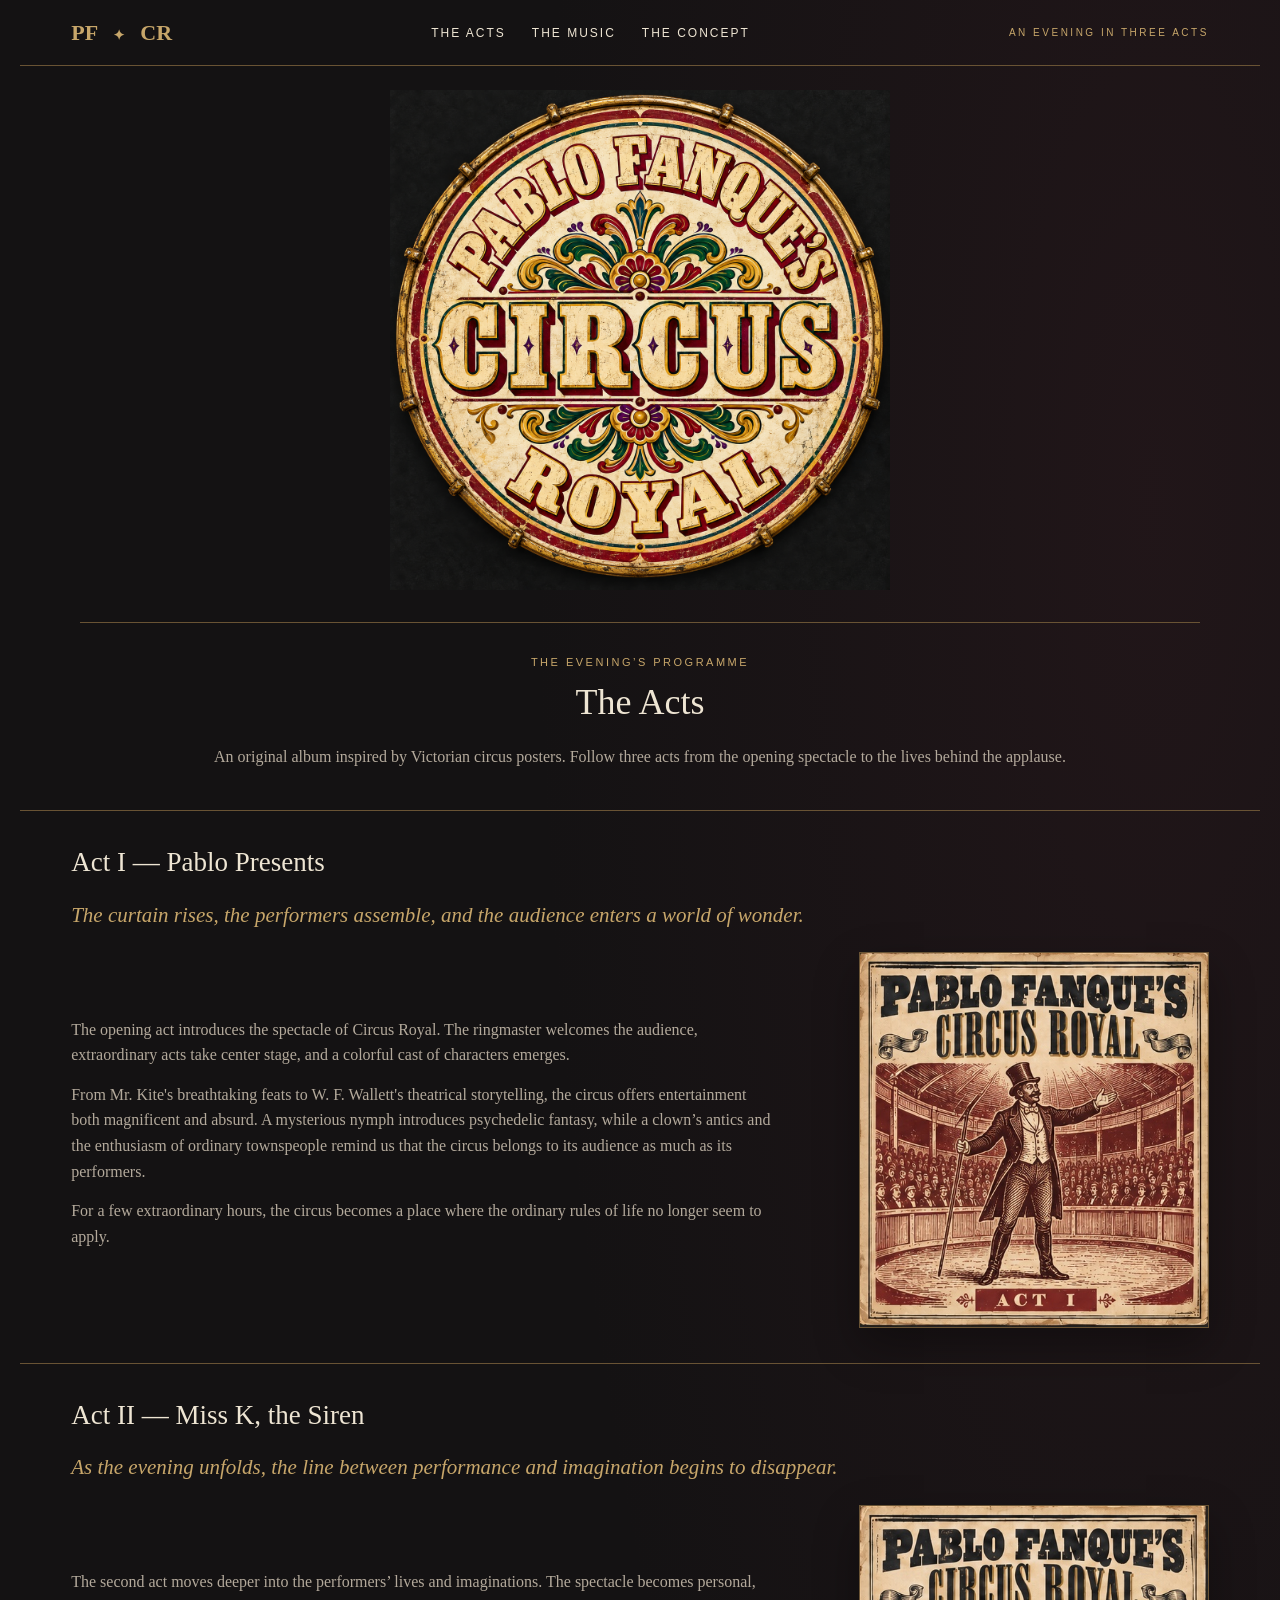
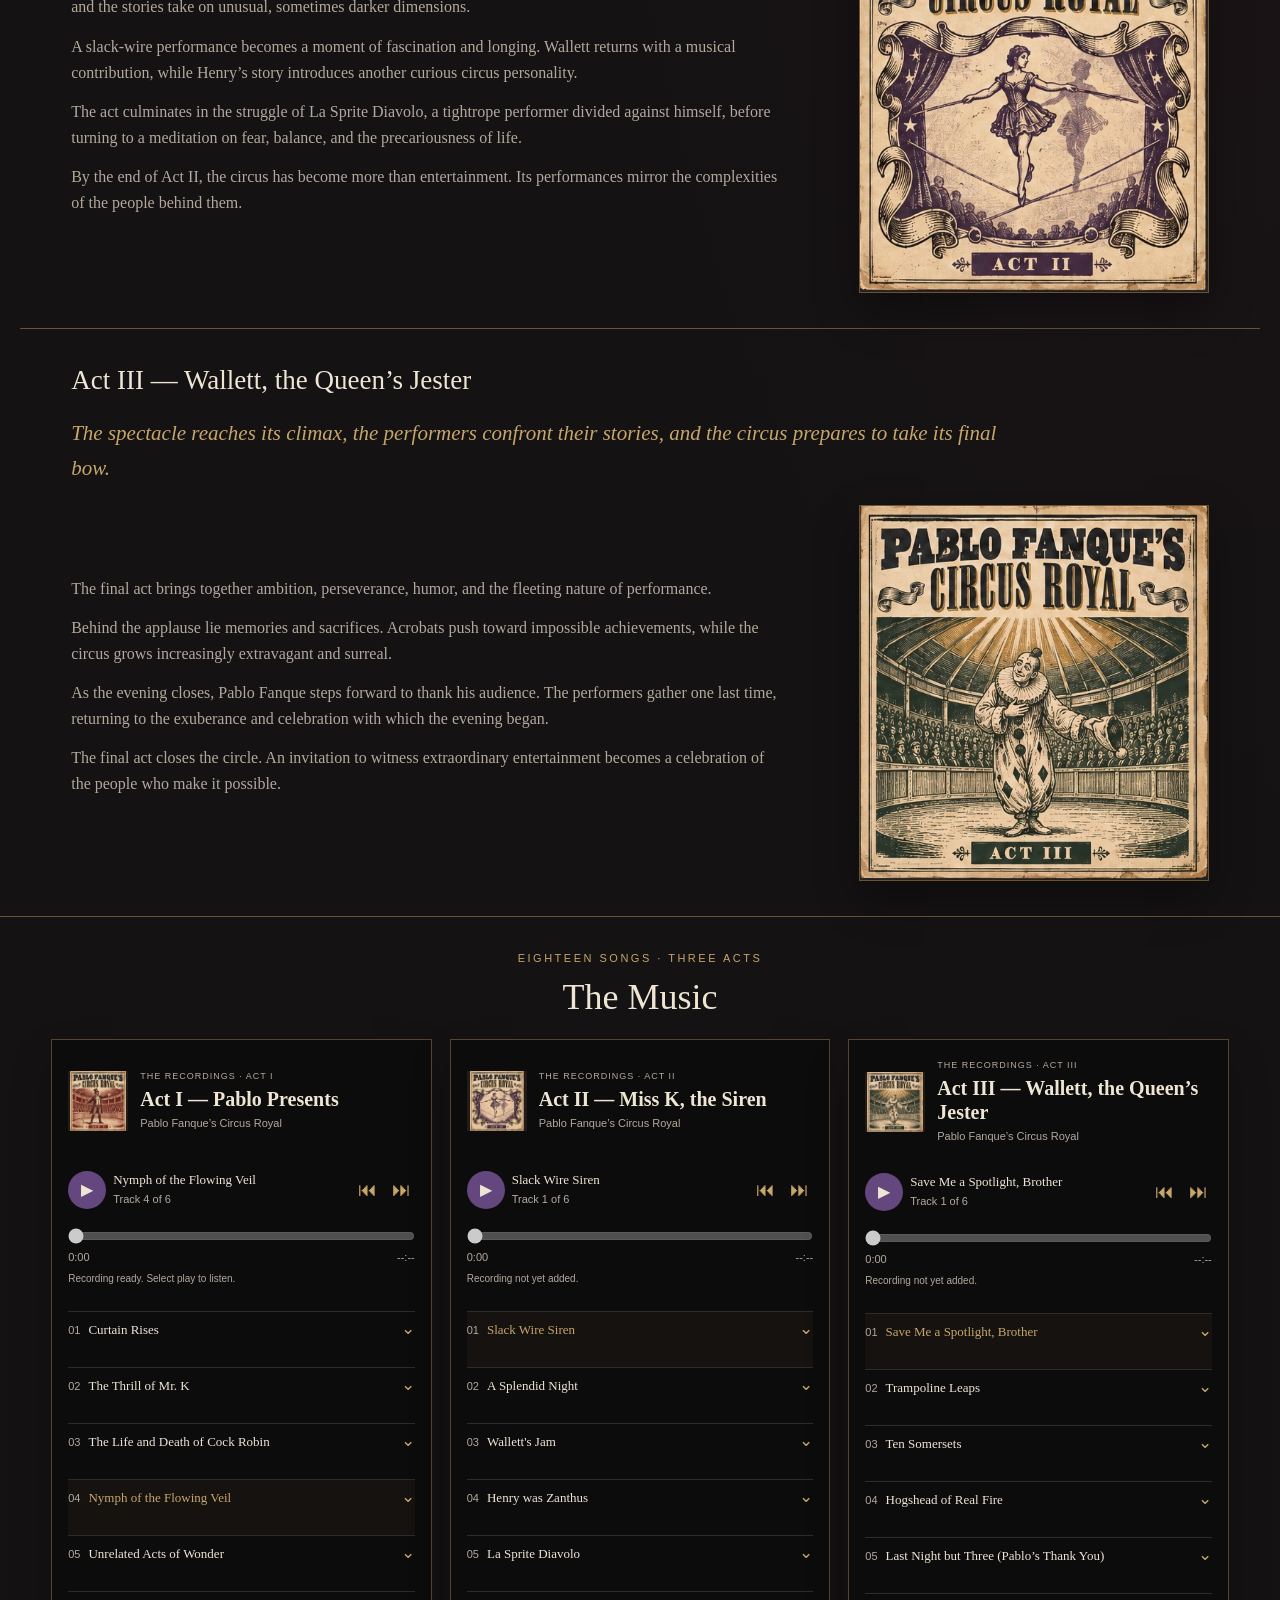
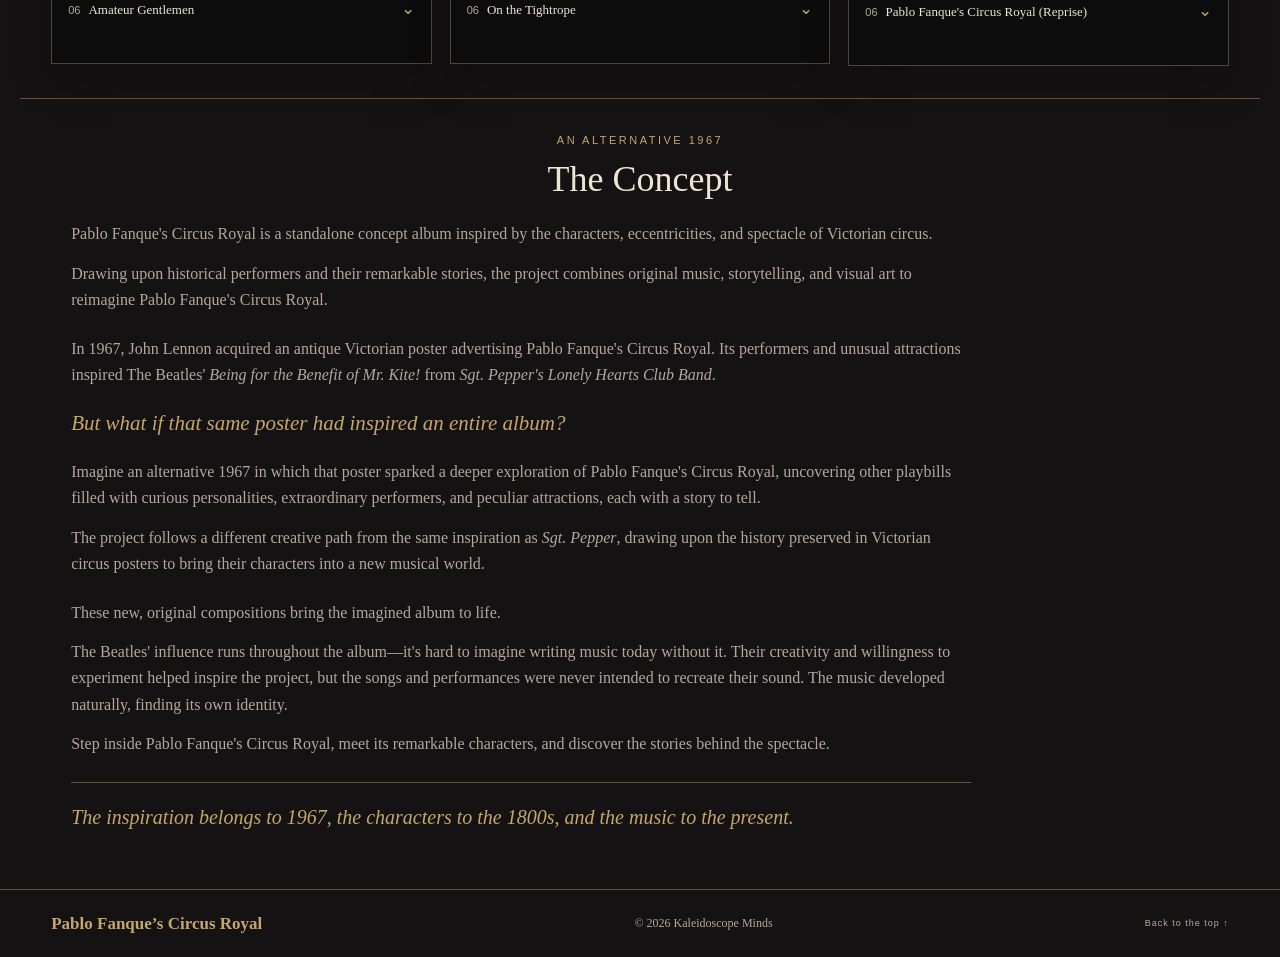
==== index.html @ 15e1bc66 "Use painted drumhead logo and simplify Acts introduction" ====
<!doctype html><html lang="en"><head><meta charset="utf-8"><meta name="viewport" content="width=device-width,initial-scale=1"><meta name="theme-color" content="#141213"><meta name="description" content="An extraordinary evening in three acts. Enter the world of Pablo Fanque's Circus Royal."><title>Pablo Fanque’s Circus Royal — An Evening in Three Acts</title><link rel="stylesheet" href="style.css?v=drumhead-19"></head><body><a class="skip" href="#acts">Skip to The Acts</a><header><a class="wordmark" href="#">PF <span>✦</span> CR</a><nav aria-label="Main navigation"><a href="#acts">The Acts</a><a href="#music">The Music</a><a href="#concept">The Concept</a></nav><span class="edition">AN EVENING IN THREE ACTS</span></header><main><section class="hero brand-banner" aria-label="Pablo Fanque’s Circus Royal"><h1><img class="banner-logo" src="assets/drumhead-logo.png" width="1254" height="1254" alt="Pablo Fanque’s Circus Royal"></h1></section><section class="introduction" id="acts"><p class="eyebrow">The evening’s programme</p><h2>The Acts</h2><p>An original album inspired by Victorian circus posters. Follow three acts from the opening spectacle to the lives behind the applause.</p></section><div id="act-stories"></div><section class="music-section" id="music" aria-labelledby="music-title"><p class="eyebrow">Eighteen songs · Three acts</p><h2 id="music-title">The Music</h2><div class="music-grid" id="music-players"></div></section><section class="concept-section" id="concept" aria-labelledby="concept-title"><p class="eyebrow">An alternative 1967</p><h2 id="concept-title">The Concept</h2><div class="concept-copy"><section aria-label="About the album"><p>Pablo Fanque's Circus Royal is a standalone concept album inspired by the characters, eccentricities, and spectacle of Victorian circus.</p><p>Drawing upon historical performers and their remarkable stories, the project combines original music, storytelling, and visual art to reimagine Pablo Fanque's Circus Royal.</p></section><section><p>In 1967, John Lennon acquired an antique Victorian poster advertising Pablo Fanque's Circus Royal. Its performers and unusual attractions inspired The Beatles' <em>Being for the Benefit of Mr. Kite!</em> from <em>Sgt. Pepper's Lonely Hearts Club Band</em>.</p><p class="concept-question">But what if that same poster had inspired an entire album?</p><p>Imagine an alternative 1967 in which that poster sparked a deeper exploration of Pablo Fanque's Circus Royal, uncovering other playbills filled with curious personalities, extraordinary performers, and peculiar attractions, each with a story to tell.</p><p>The project follows a different creative path from the same inspiration as <em>Sgt. Pepper</em>, drawing upon the history preserved in Victorian circus posters to bring their characters into a new musical world.</p></section><section><p>These new, original compositions bring the imagined album to life.</p><p>The Beatles' influence runs throughout the album—it's hard to imagine writing music today without it. Their creativity and willingness to experiment helped inspire the project, but the songs and performances were never intended to recreate their sound. The music developed naturally, finding its own identity.</p><p>Step inside Pablo Fanque's Circus Royal, meet its remarkable characters, and discover the stories behind the spectacle.</p></section><p class="concept-closing">The inspiration belongs to 1967, the characters to the 1800s, and the music to the present.</p></div></section></main><footer><a class="wordmark" href="#">Pablo Fanque’s Circus Royal</a><span class="copyright">© 2026 Kaleidoscope Minds</span><a href="#">Back to the top ↑</a></footer><script src="album.js?v=concise-18"></script><script src="player.js?v=concise-18"></script></body></html>
---- style.css ----
:root{--ink:#141213;--gold:#c7a66a;--ivory:#eee5d3;--muted:#b3a99b;--line:#695334;--purple:#64477f}*{box-sizing:border-box}html{scroll-behavior:smooth;scroll-padding-top:25px}body{margin:0;background:var(--ink);color:var(--ivory);font:16px/1.75 Georgia,'Times New Roman',serif;background-image:radial-gradient(ellipse at 90% 12%,#54253033,transparent 38%)}a{color:inherit;text-decoration:none}a:hover{color:var(--gold)}button,input{font:inherit}button,a,input{touch-action:manipulation}button:focus-visible,a:focus-visible,input:focus-visible,summary:focus-visible{outline:2px solid var(--gold);outline-offset:5px}.skip{position:absolute;top:-100px}.skip:focus{top:0;background:#000;padding:10px;z-index:4}header{max-width:1440px;margin:auto;padding:26px 5%;display:flex;align-items:center;justify-content:space-between;border-bottom:1px solid var(--line)}.wordmark{font-size:22px;color:var(--gold);font-weight:bold}.wordmark span{font-size:14px;padding:0 10px}nav{display:flex;gap:36px;font:12px Arial,sans-serif;text-transform:uppercase;letter-spacing:2px}.edition,.eyebrow,.small,figcaption{font:10px/1.8 Arial,sans-serif;letter-spacing:2.5px;color:var(--gold)}.hero{max-width:1440px;margin:auto;min-height:690px;padding:75px 5% 65px;display:grid;grid-template-columns:1.2fr 1fr;align-items:center;gap:50px}.hero-copy{text-align:center}.eyebrow{text-transform:uppercase;font-size:11px}.flourish{color:var(--gold);margin:22px 0;font-size:17px}h1{font-size:clamp(50px,6.7vw,100px);line-height:1.02;font-weight:normal;text-transform:uppercase;letter-spacing:-3px;color:var(--gold);margin:28px 0}h1 span{display:block;font-size:.49em;letter-spacing:1px;line-height:1.5;color:var(--ivory)}.hero-sub{font-size:19px;font-style:italic;color:var(--muted)}.ticket{display:inline-flex;gap:40px;margin:20px 0 22px;padding:13px 27px;border:1px solid var(--gold);background:#612936;font:11px/2 Arial,sans-serif;letter-spacing:2px;text-transform:uppercase}.hero-art{margin:0;transform:rotate(2deg)}.hero-art img{display:block;width:100%;box-shadow:0 20px 70px #0007}.hero-art figcaption{text-align:center;margin-top:18px;font-size:9px}.introduction{max-width:1000px;margin:auto;padding:70px 5%;text-align:center;border-top:1px solid var(--line)}h2{font-size:clamp(32px,4vw,50px);line-height:1.2;font-weight:normal;margin:18px 0 30px}.introduction>p:not(.eyebrow){max-width:760px;margin:18px auto;color:var(--muted)}.act-nav{display:grid;grid-template-columns:repeat(3,1fr);margin-top:45px;border-block:1px solid var(--line)}.act-nav a{padding:20px 8px;font-size:15px}.act-nav span{display:block;color:var(--gold);font-size:27px}.act{max-width:1240px;margin:auto;padding:85px 5%;border-top:1px solid var(--line)}.act-heading{display:flex;align-items:center;gap:30px}.roman{font-size:75px;line-height:1;color:var(--gold);opacity:.7;min-width:95px}.act-heading h2{margin:5px 0 10px}.lead{color:var(--muted);font-style:italic;font-size:19px;max-width:760px}.act-layout{display:grid;grid-template-columns:.85fr 1.3fr;gap:55px;margin-top:35px}.narrative{color:var(--muted)}.narrative p{margin:0 0 22px}.player{background:#0d0c0d;padding:25px;border:1px solid #55452f;align-self:start;box-shadow:0 20px 40px #0003}.album-info{display:flex;align-items:center;gap:22px;margin-bottom:27px}.album-info img{width:120px;height:120px}.album-info h3{font-size:23px;line-height:1.2;margin:7px 0}.album-info p{font:12px/1.7 Arial,sans-serif;color:var(--muted);margin:5px 0}.controls{display:flex;gap:13px;align-items:center}.play{border:0;border-radius:50%;width:49px;height:49px;background:var(--purple);color:var(--ivory);font:19px Arial;cursor:pointer;flex-shrink:0}.now{flex:1;font-size:15px;line-height:1.4}.now small{display:block;color:var(--muted);font:11px/1.7 Arial,sans-serif}.prev,.next{background:none;border:0;color:var(--gold);font-size:23px;cursor:pointer;padding:5px}.seek{width:100%;accent-color:var(--gold);height:18px;margin:17px 0 0}.time{display:flex;justify-content:space-between;font:11px Arial,sans-serif;color:var(--muted)}.status{font:11px/1.6 Arial,sans-serif;color:var(--muted);min-height:18px;margin:12px 0}.tracks{list-style:none;margin:0;padding:0}.tracks li{border-top:1px solid #302b29}.track-line{display:flex;align-items:center;gap:8px;min-height:52px}.select-track{display:flex;gap:13px;align-items:baseline;text-align:left;color:var(--ivory);background:none;border:0;padding:12px 0;cursor:pointer;flex:1;line-height:1.4;font-size:14px}.select-track span{font:11px Arial;color:var(--muted)}.tracks li.active .select-track{color:var(--gold)}.download{font:10px Arial,sans-serif;color:var(--gold);border:1px solid var(--line);padding:5px}.track-story{margin:0 0 15px 28px;font-size:12px;line-height:1.6;color:var(--muted)}details{border-top:1px solid var(--line);padding-top:15px}summary{cursor:pointer;color:var(--gold);font-size:14px}.story{max-width:800px;margin:auto;padding:80px 5% 110px;text-align:center}.story>p{color:var(--muted)}.story .closing{font-size:24px;font-style:italic;color:var(--ivory)}footer{border-top:1px solid var(--line);padding:35px 5%;display:flex;align-items:center;justify-content:space-between;gap:25px}footer .wordmark{font-size:17px}footer span,footer>a:last-child{font:9px/1.8 Arial;letter-spacing:1px;color:var(--muted)}@media(max-width:900px){.edition{display:none}.hero{gap:25px;padding-top:45px;min-height:560px}.act-layout{grid-template-columns:1fr;gap:25px}.narrative{max-width:760px}.hero h1{font-size:60px}.small{font-size:8px}footer span{display:none}}@media(max-width:600px){header{padding:20px 6%}nav{gap:17px;font-size:9px;letter-spacing:1px}.wordmark{font-size:17px}.hero{grid-template-columns:1fr;padding:45px 6%}.hero-art{max-width:320px;margin:5px auto 20px}.hero h1{font-size:58px}.hero-sub{font-size:17px}.act-nav{grid-template-columns:1fr}.act-nav a{padding:10px;display:flex;align-items:center;gap:20px;text-align:left}.act-nav span{min-width:35px;font-size:21px}.introduction{padding:45px 6%}.act{padding:50px 6%}.roman{font-size:52px;min-width:55px}.act-heading{gap:15px}.act-heading h2{font-size:31px}.player{padding:18px}.album-info{gap:15px}.album-info img{width:90px;height:90px}.album-info h3{font-size:21px}.now{font-size:13px}.prev,.next{font-size:20px}.controls{gap:8px}footer{align-items:start}.story{padding:60px 6%}}@media(prefers-reduced-motion:reduce){html{scroll-behavior:auto}}

/* Compact listening panels; complete song notes remain expandable. */
.player{padding:18px}
.album-info{gap:15px;margin-bottom:16px}
.album-info img{width:76px;height:76px}
.album-info h3{font-size:21px;margin:3px 0}
.album-info p{font-size:11px;margin:2px 0}
.album-info .eyebrow{font-size:9px;letter-spacing:1.5px}
.play{width:42px;height:42px;font-size:17px}
.controls{gap:10px}
.now{font-size:14px}
.seek{margin:8px 0 0;height:16px}
.status{margin:8px 0;font-size:10px;min-height:16px}
.track-line{min-height:40px}
.select-track{padding:10px 0;font-size:13px;gap:11px;line-height:1.4}
.select-track strong{font-weight:normal}
.song-notes{padding-top:10px;margin-top:0}
.song-notes summary{font-size:12px}
.song-note h4{font-size:13px;font-weight:normal;color:var(--gold);margin:14px 0 4px}
.song-note .track-story{margin:0 0 12px;font-size:12px}
@media(max-width:600px){.player{padding:15px}.album-info img{width:64px;height:64px}.album-info h3{font-size:19px}.select-track{min-height:44px}.track-line{min-height:44px}.now{font-size:13px}.controls{gap:8px}}

/* Compact page rhythm, with readable narrative text and full content. */
body{line-height:1.6}
header{max-width:1240px;padding:15px 4%}
nav{gap:26px}
.hero{max-width:1240px;min-height:0;padding:32px 4%;gap:30px;grid-template-columns:1.35fr .8fr}
.hero h1{font-size:clamp(48px,5.8vw,76px);margin:14px 0;letter-spacing:-2px}
.hero .eyebrow{margin:0 0 8px}
.flourish{margin:12px 0}
.hero-sub{font-size:18px;line-height:1.5;margin:12px 0}
.ticket{margin:10px 0 12px;padding:9px 22px;gap:28px}
.hero .small{margin:4px 0;letter-spacing:1.6px}
.hero-art{width:100%;max-width:330px;justify-self:center}
.hero-art figcaption{margin-top:9px;letter-spacing:1.6px}
h2{font-size:clamp(29px,3vw,40px);margin:10px 0 16px}
.introduction{max-width:1120px;padding:30px 4%}
.introduction>p:not(.eyebrow){max-width:890px;margin:10px auto}
.introduction .eyebrow{margin:0 0 8px}
.act-nav{margin-top:22px}
.act-nav a{padding:10px 8px;display:flex;align-items:center;justify-content:center;gap:12px;font-size:14px}
.act-nav span{font-size:23px}
.act{max-width:1240px;padding:35px 4%}
.act-heading{gap:20px}
.roman{font-size:54px;min-width:67px}
.act-heading .eyebrow{margin:0}
.act-heading h2{margin:3px 0 6px}
.lead{font-size:17px;line-height:1.5;margin:10px 0 0;max-width:940px}
.act-layout{grid-template-columns:1fr 1.2fr;gap:30px;margin-top:20px}
.narrative p{margin:0 0 14px}
.story{max-width:900px;padding:35px 4% 42px}
.story .eyebrow{margin:0}
.story>p{margin:12px 0}
.story .closing{font-size:21px}
footer{padding:20px 4%;gap:18px}
@media(min-width:761px) and (max-width:900px){.act-layout{grid-template-columns:1fr 1.15fr;gap:22px}.narrative{font-size:15px}}
@media(max-width:760px){.act-layout{grid-template-columns:1fr;gap:16px}.hero{gap:20px}.hero h1{font-size:52px}.hero-art{max-width:240px}.act{padding:28px 5%}}
@media(max-width:600px){header{padding:14px 5%}nav{gap:14px}.hero{padding:25px 5%;grid-template-columns:1fr;gap:16px}.hero h1{font-size:49px;margin:10px 0}.hero-sub{font-size:16px;margin:8px 0}.hero-art{max-width:175px;margin:0 auto}.hero-art figcaption{font-size:7px;margin-top:5px}.hero .flourish{margin:8px 0}.hero .eyebrow{font-size:9px;letter-spacing:1.8px}.hero .small{font-size:8px;letter-spacing:1px}.ticket{padding:8px 19px;margin:8px 0}.introduction{padding:25px 5%}.act-nav{margin-top:16px}.act-nav a{justify-content:flex-start;padding:7px 10px;gap:12px}.act-nav span{min-width:30px;font-size:20px}.act-heading{gap:14px}.roman{font-size:43px;min-width:48px}.act-heading h2{font-size:28px}.lead{font-size:16px}.story{padding:28px 5% 32px}.story .closing{font-size:19px}footer{padding:18px 5%}}

/* Track names expand their descriptions within the player. */
.inline-track-story{margin:0 0 14px 25px;color:var(--muted);font-size:13px;line-height:1.6;padding-right:12px}
.inline-track-story[hidden]{display:none}
.select-track .track-chevron{margin-left:auto;color:var(--gold);font-size:17px;line-height:1;flex-shrink:0;transition:transform .15s}
.select-track[aria-expanded="true"] .track-chevron{transform:rotate(180deg)}
.select-track strong{flex:1}
@media(prefers-reduced-motion:reduce){.select-track .track-chevron{transition:none}}

/* Backstory shares the programme's compact Victorian typography. */
footer .copyright{display:inline;font:12px/1.6 Georgia,serif;letter-spacing:0;color:var(--muted)}
nav a[aria-current="page"]{color:var(--gold);text-decoration:underline;text-underline-offset:6px}
.story-link{padding-block:28px}.story-link h2{font-size:30px;margin-bottom:10px}.story-link .ticket{margin-bottom:0}
.backstory{max-width:1120px;margin:auto;padding:34px 4% 42px}
.backstory-opening{display:grid;grid-template-columns:1fr 190px;align-items:center;gap:30px;padding-bottom:28px;border-bottom:1px solid var(--line)}
.backstory h1{font-size:clamp(40px,6vw,68px);letter-spacing:-1px;margin:12px 0;text-transform:none}
.backstory-opening img{width:100%;transform:rotate(2deg)}
.backstory-prose{max-width:790px;margin:0 auto}.backstory-prose section{padding:28px 0 6px}.backstory-prose .eyebrow{margin:0}.backstory-prose h2{font-size:29px;margin:8px 0 16px}.backstory-prose p{color:var(--muted);margin:12px 0}.source-link{color:var(--gold)}
.backstory-acts{margin:0}.backstory-acts>div{border-top:1px solid var(--line);padding:14px 0}.backstory-acts dt{color:var(--gold);font-size:18px}.backstory-acts dd{margin:5px 0 0;color:var(--muted)}
.backstory-sources{margin-top:28px;padding-top:16px;border-top:1px solid var(--line)}.backstory-sources h2{font-size:20px}.backstory-sources ol{padding-left:22px;font-size:13px;color:var(--muted)}.backstory-sources a{text-decoration:underline;text-underline-offset:3px}
@media(max-width:600px){.backstory{padding:26px 5%}.backstory-opening{grid-template-columns:1fr;gap:18px}.backstory-opening img{width:130px;justify-self:center}.backstory-prose h2{font-size:25px}.backstory-prose section{padding-top:22px}footer{flex-wrap:wrap}footer .copyright{display:inline;order:3;flex-basis:100%;font-size:12px}.story-link h2{font-size:25px}}

.backstory-prose .concept-question{color:var(--gold);font-size:23px;font-style:italic;margin:20px 0}.backstory-prose .concept-closing{border-top:1px solid var(--line);padding-top:22px;margin-top:26px;color:var(--gold);font-size:20px;font-style:italic}

/* The Acts tells the stories; The Music presents all eighteen tracks. */
.act-story-layout{display:grid;grid-template-columns:.9fr 1.2fr;gap:32px;margin-top:20px}
.act-song-stories{list-style:none;padding:0;margin:0;display:grid;grid-template-columns:1fr 1fr;gap:15px 22px;align-content:start}
.act-song-stories li{border-top:1px solid var(--line);padding-top:10px}
.act-song-stories h3{font-size:15px;line-height:1.4;font-weight:normal;color:var(--gold);margin:0 0 5px}
.act-song-stories p{font-size:13px;line-height:1.6;color:var(--muted);margin:0}
.music-section{max-width:1440px;margin:auto;padding:32px 4%;border-top:1px solid var(--line)}
.music-section>.eyebrow{margin:0}.music-section>h2{margin:7px 0 20px}
.music-grid{display:grid;grid-template-columns:repeat(3,minmax(0,1fr));gap:18px;align-items:start}
.music-grid .player{min-width:0;padding:16px}
.music-grid .album-info{gap:12px;margin-bottom:14px;min-height:72px}
.music-grid .album-info img{width:60px;height:60px;flex-shrink:0}
.music-grid .album-info h3{font-size:20px}
.music-grid .album-info>div{min-width:0}
.music-grid .album-info .eyebrow{letter-spacing:1px;font-size:9px}
.music-grid .controls{gap:7px;min-height:60px}
.music-grid .now{min-width:0;font-size:13px}
.music-grid .play{width:38px;height:38px;font-size:16px}
.music-grid .prev,.music-grid .next{font-size:19px;padding:4px}
.music-grid .select-track{min-height:55px;padding:8px 0;font-size:13px;gap:8px}
.music-grid .track-line{min-height:55px}
.music-grid .status{min-height:32px}
.music-grid .tracks li.active{background:#c7a66a0b}
@media(min-width:901px){.music-grid .album-info{min-height:90px}}
@media(max-width:900px){.act-story-layout{grid-template-columns:1fr;gap:18px}.music-grid{grid-template-columns:1fr;max-width:650px;margin:auto}.music-grid .select-track,.music-grid .track-line{min-height:44px}.music-grid .album-info,.music-grid .controls{min-height:0}.music-grid .status{min-height:16px}}
@media(max-width:600px){.act-song-stories{grid-template-columns:1fr;gap:12px}.music-section{padding:28px 5%}.act-song-stories p{font-size:14px}}

/* Keep the three music columns; descriptions expand only when requested. */
.act-story-layout{display:block}.act-story-layout .narrative{max-width:900px}
.music-grid .inline-track-story{font-size:13px;line-height:1.6;margin:0 0 14px 22px;padding-right:6px}
.music-grid .inline-track-story[hidden]{display:none}

/* Each act uses the same cover artwork as its music player. */
.act-heading-art{width:112px;height:112px;object-fit:contain;flex-shrink:0;border:1px solid var(--line)}
.act-heading{gap:22px;margin-bottom:16px}.act-heading h2{margin:0}
@media(max-width:600px){.act-heading-art{width:78px;height:78px}.act-heading{gap:16px}.act-heading h2{font-size:26px}}

/* Large act covers accompany the narrative on the right. */
.act-story-layout{display:grid;grid-template-columns:minmax(0,1.45fr) minmax(240px,.8fr);gap:42px;align-items:center}
.act-story-layout .narrative{max-width:none}
.act-heading-art{width:100%;height:auto;max-width:350px;justify-self:end;border:1px solid var(--line);box-shadow:0 18px 42px #0005}
@media(max-width:760px){.act-story-layout{grid-template-columns:1fr;gap:22px}.act-heading-art{width:min(100%,300px);height:auto;justify-self:center}}

/* Three consistent section headings, with smaller act titles. */
#acts>h2,#music>h2,#concept>h2{font-size:36px;line-height:1.2;font-weight:normal;margin:7px 0 20px}
.act-heading h2{font-size:27px;line-height:1.25;margin:0}
.concept-section{max-width:1240px;margin:auto;padding:32px 4% 42px;border-top:1px solid var(--line)}
.concept-section>.eyebrow{margin:0}
.concept-copy{max-width:900px}
.concept-copy section{margin:0 0 22px}
.concept-copy h3{font-size:22px;font-weight:normal;color:var(--gold);line-height:1.3;margin:20px 0 12px}
.concept-copy p{color:var(--muted);margin:0 0 13px;line-height:1.65}
.concept-copy .concept-question{font-size:21px;color:var(--gold);font-style:italic;margin:18px 0}
.concept-copy .concept-closing{font-size:20px;color:var(--gold);font-style:italic;border-top:1px solid var(--line);padding-top:18px;margin-top:24px}
@media(max-width:600px){#acts>h2,#music>h2,#concept>h2{font-size:30px}.act-heading h2{font-size:23px}.concept-section{padding:28px 5% 34px}.concept-copy h3{font-size:21px}}

/* Match the centered section titles used by The Acts. */
#music>.eyebrow,#music>h2,#concept>.eyebrow,#concept>h2{text-align:center}

/* Act opening lines match the highlighted question in The Concept. */
.act>.lead{font-size:21px;color:var(--gold);font-style:italic;line-height:1.65;margin:18px 0}

/* Approved playbill wordmark and character covers. */
.hero.brand-banner{display:block;max-width:1360px;min-height:0;padding:28px 4% 34px}
.hero.brand-banner h1{margin:0;font-size:inherit;line-height:0}
.banner-logo{display:block;width:100%;height:auto;margin:auto}
.music-grid .album-info img{object-fit:contain;background:#211c18}
.act-heading-art{object-fit:contain}
@media(max-width:600px){.hero.brand-banner{padding:20px 5% 24px}.hero.brand-banner h1{margin:0}}

/* A song's story and lyric sheet unfold together inside its player. */
.music-grid .song-notes{margin:0 0 12px;padding:0 12px 16px 22px;max-height:520px;overflow-y:auto;overscroll-behavior:contain;scrollbar-width:thin;scrollbar-color:var(--gold) transparent}
.song-description{padding:12px 0 15px;border-top:1px solid var(--line)}
.song-notes h4{font:11px/1.4 Georgia,serif;text-transform:uppercase;letter-spacing:1.5px;color:var(--gold);margin:0 0 9px}
.song-notes .song-description p{margin:0;font-size:13px;line-height:1.65;color:var(--muted)}
.song-lyrics{border-top:1px solid var(--line);padding-top:15px}
.lyric-stanza{margin:0 0 18px}
.lyric-stanza h5{font:italic 12px/1.5 Georgia,serif;color:var(--gold);margin:0 0 5px}
.lyric-stanza p{white-space:pre-line;font:14px/1.75 Georgia,serif;color:var(--ivory,#ece3d2);margin:0}
.instrumental-note{font-style:italic;margin:0}
@media(max-width:600px){.music-grid .song-notes{max-height:60vh;padding-right:10px}.lyric-stanza p{font-size:15px}}

/* Circular painted drumhead identity. */
.hero.brand-banner{max-width:640px;padding:24px 4% 32px}
.banner-logo{max-width:500px}
@media(max-width:600px){.hero.brand-banner{padding:20px 8% 24px}}
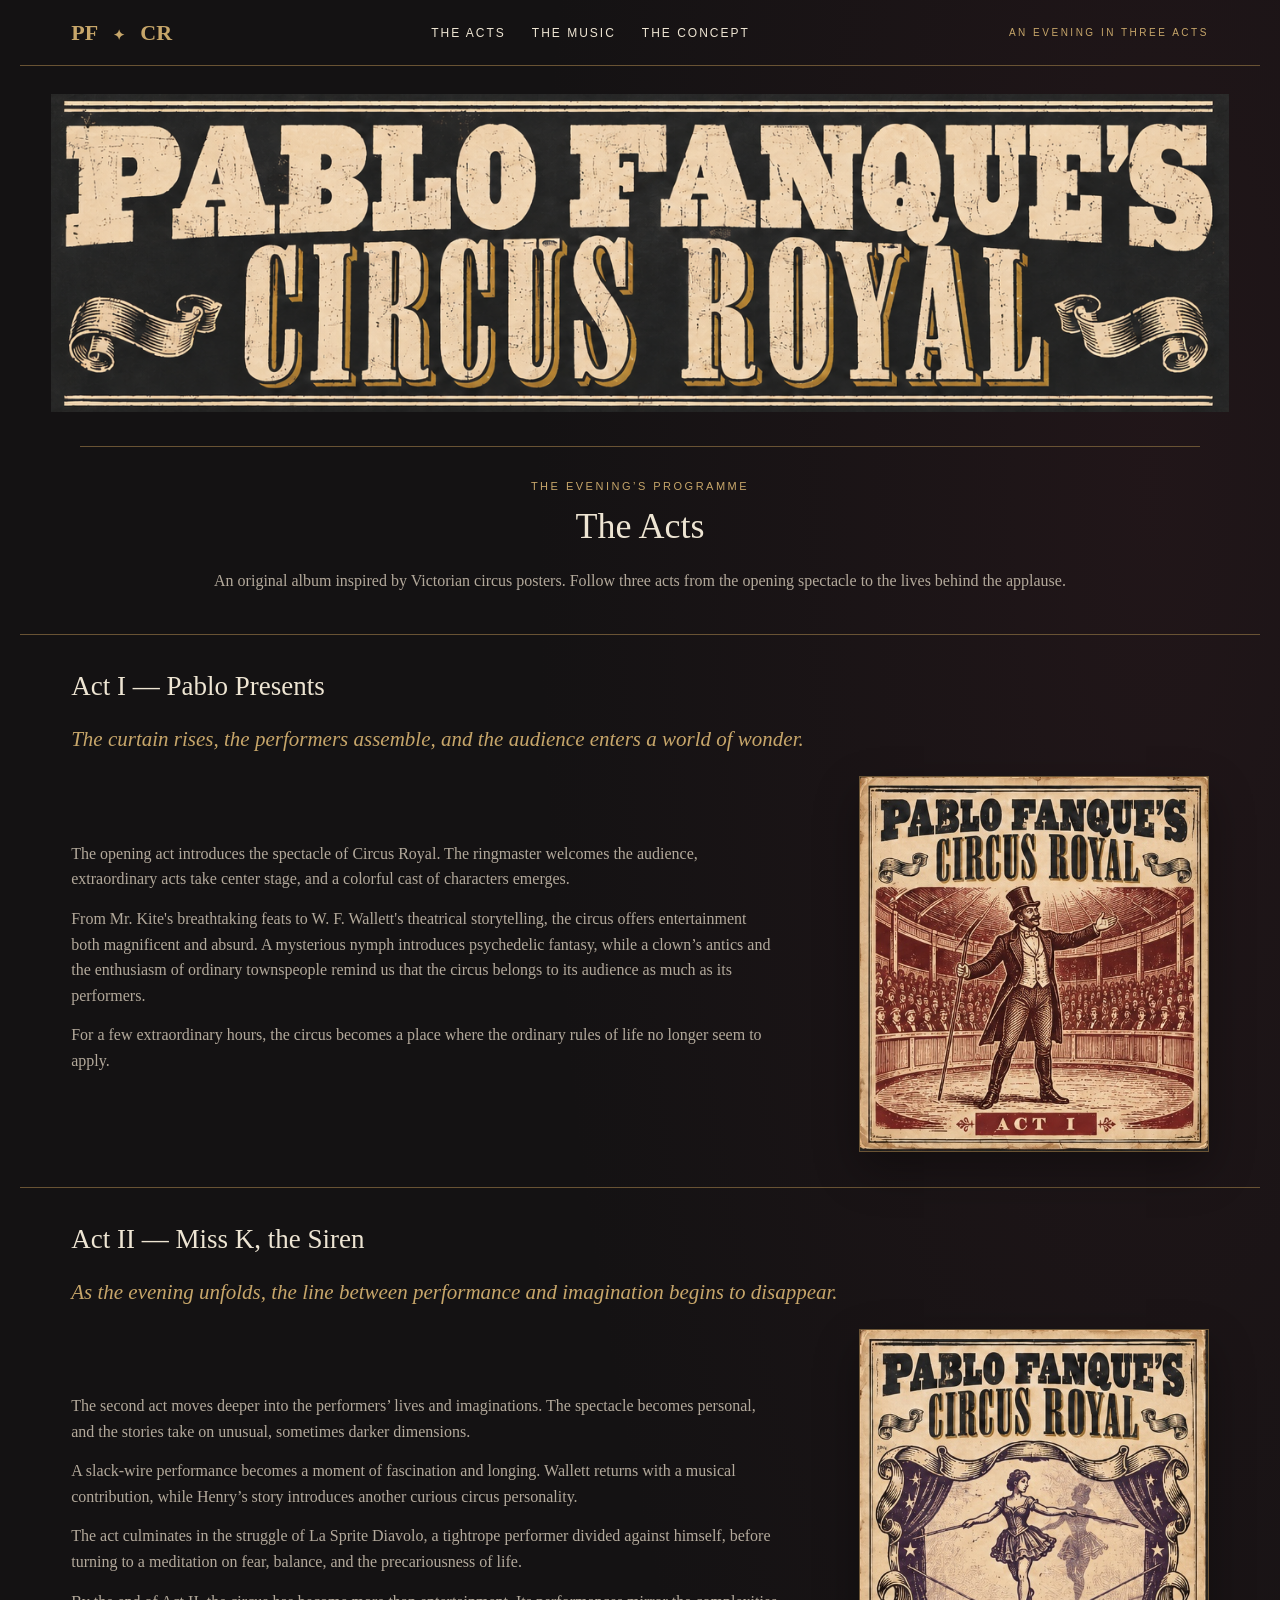
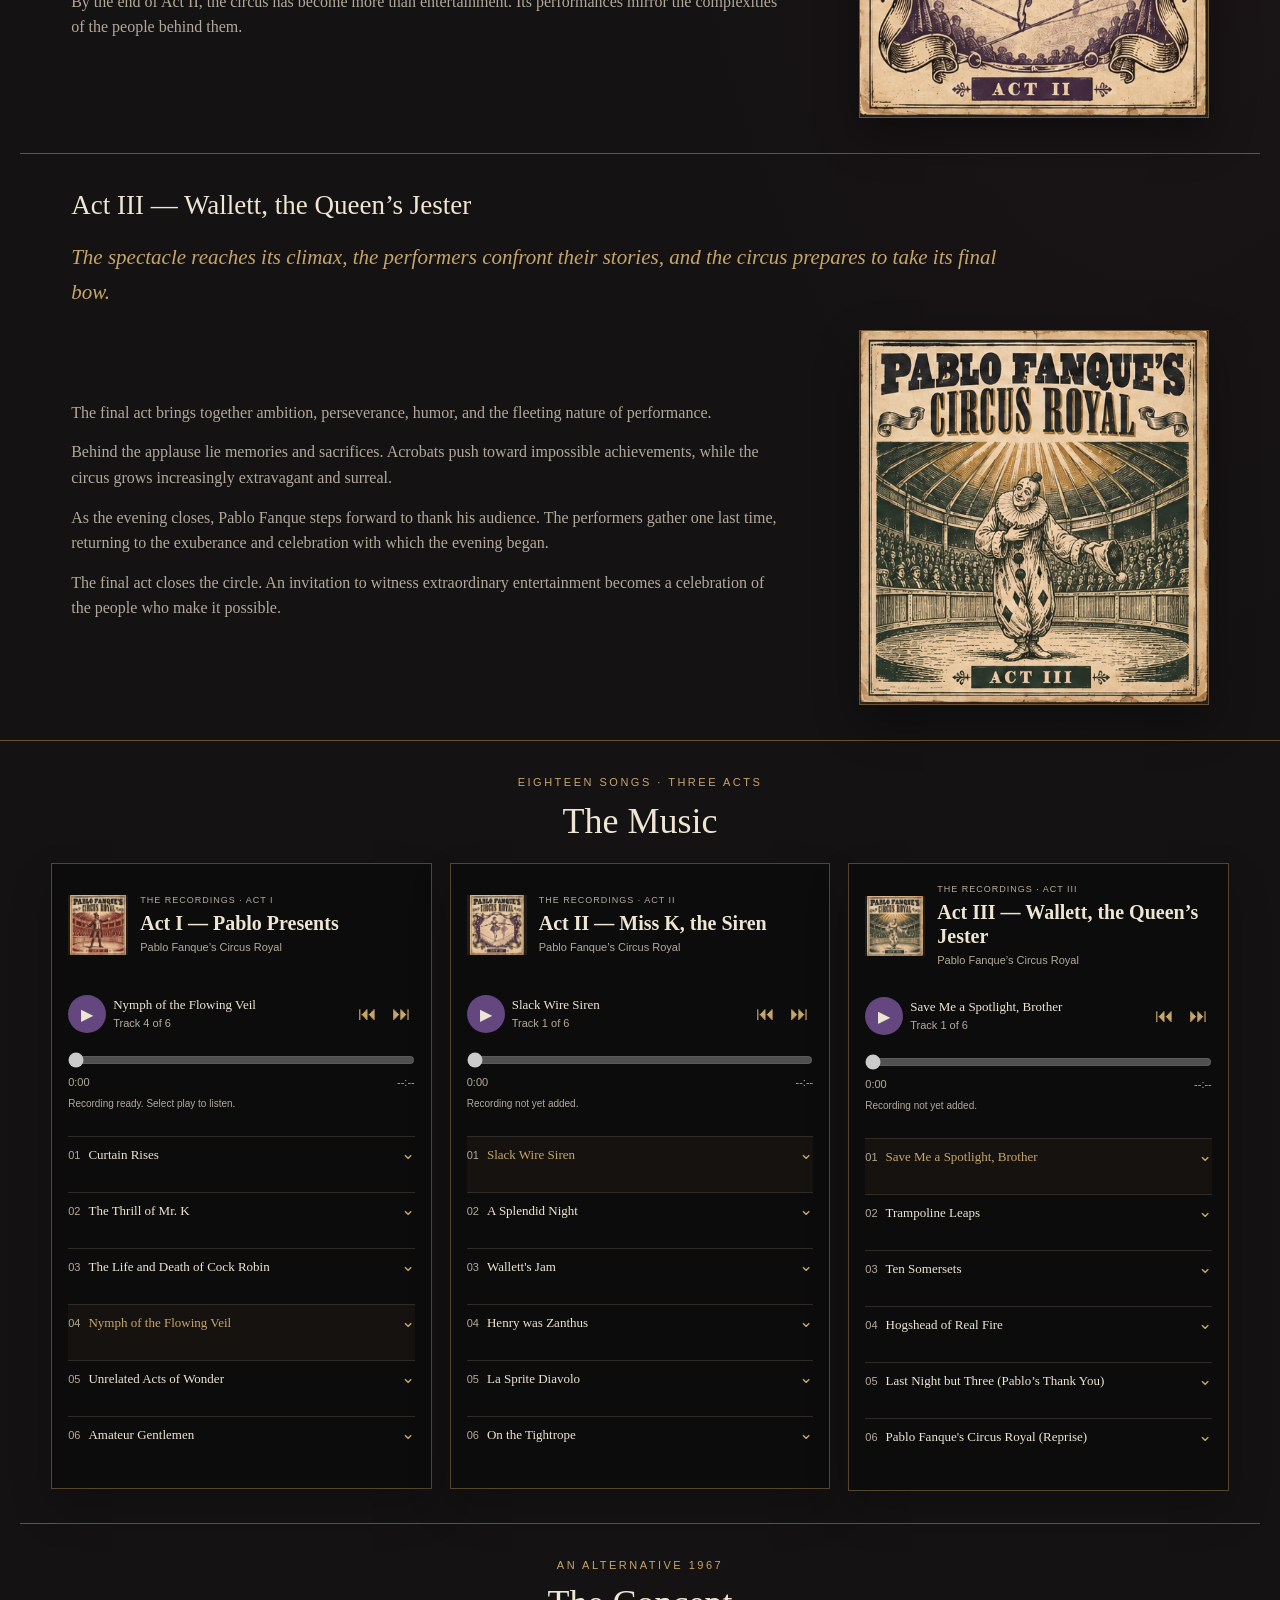
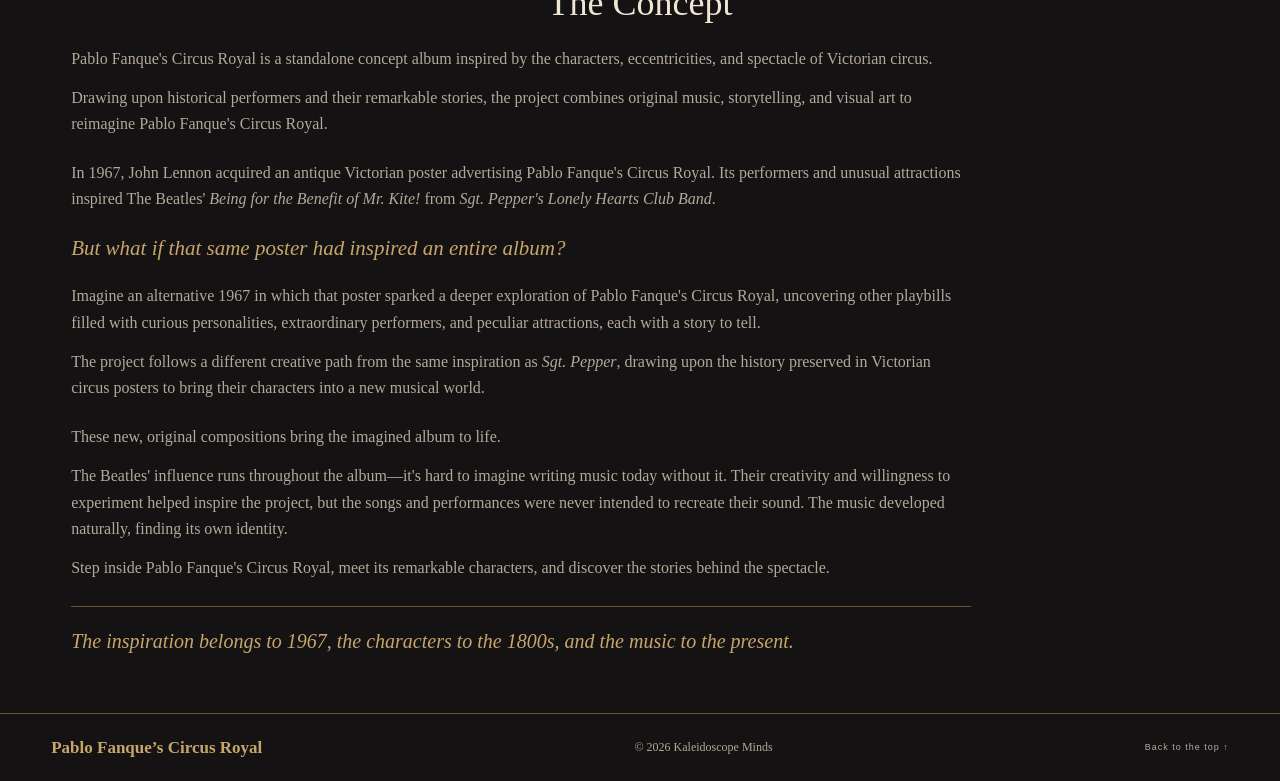
==== commit 08c5eb5c: "Restore the previous rectangular Pablo Fanque logo" ====
--- a/index.html
+++ b/index.html
@@ -1 +1 @@
-<!doctype html><html lang="en"><head><meta charset="utf-8"><meta name="viewport" content="width=device-width,initial-scale=1"><meta name="theme-color" content="#141213"><meta name="description" content="An extraordinary evening in three acts. Enter the world of Pablo Fanque's Circus Royal."><title>Pablo Fanque’s Circus Royal — An Evening in Three Acts</title><link rel="stylesheet" href="style.css?v=drumhead-19"></head><body><a class="skip" href="#acts">Skip to The Acts</a><header><a class="wordmark" href="#">PF <span>✦</span> CR</a><nav aria-label="Main navigation"><a href="#acts">The Acts</a><a href="#music">The Music</a><a href="#concept">The Concept</a></nav><span class="edition">AN EVENING IN THREE ACTS</span></header><main><section class="hero brand-banner" aria-label="Pablo Fanque’s Circus Royal"><h1><img class="banner-logo" src="assets/drumhead-logo.png" width="1254" height="1254" alt="Pablo Fanque’s Circus Royal"></h1></section><section class="introduction" id="acts"><p class="eyebrow">The evening’s programme</p><h2>The Acts</h2><p>An original album inspired by Victorian circus posters. Follow three acts from the opening spectacle to the lives behind the applause.</p></section><div id="act-stories"></div><section class="music-section" id="music" aria-labelledby="music-title"><p class="eyebrow">Eighteen songs · Three acts</p><h2 id="music-title">The Music</h2><div class="music-grid" id="music-players"></div></section><section class="concept-section" id="concept" aria-labelledby="concept-title"><p class="eyebrow">An alternative 1967</p><h2 id="concept-title">The Concept</h2><div class="concept-copy"><section aria-label="About the album"><p>Pablo Fanque's Circus Royal is a standalone concept album inspired by the characters, eccentricities, and spectacle of Victorian circus.</p><p>Drawing upon historical performers and their remarkable stories, the project combines original music, storytelling, and visual art to reimagine Pablo Fanque's Circus Royal.</p></section><section><p>In 1967, John Lennon acquired an antique Victorian poster advertising Pablo Fanque's Circus Royal. Its performers and unusual attractions inspired The Beatles' <em>Being for the Benefit of Mr. Kite!</em> from <em>Sgt. Pepper's Lonely Hearts Club Band</em>.</p><p class="concept-question">But what if that same poster had inspired an entire album?</p><p>Imagine an alternative 1967 in which that poster sparked a deeper exploration of Pablo Fanque's Circus Royal, uncovering other playbills filled with curious personalities, extraordinary performers, and peculiar attractions, each with a story to tell.</p><p>The project follows a different creative path from the same inspiration as <em>Sgt. Pepper</em>, drawing upon the history preserved in Victorian circus posters to bring their characters into a new musical world.</p></section><section><p>These new, original compositions bring the imagined album to life.</p><p>The Beatles' influence runs throughout the album—it's hard to imagine writing music today without it. Their creativity and willingness to experiment helped inspire the project, but the songs and performances were never intended to recreate their sound. The music developed naturally, finding its own identity.</p><p>Step inside Pablo Fanque's Circus Royal, meet its remarkable characters, and discover the stories behind the spectacle.</p></section><p class="concept-closing">The inspiration belongs to 1967, the characters to the 1800s, and the music to the present.</p></div></section></main><footer><a class="wordmark" href="#">Pablo Fanque’s Circus Royal</a><span class="copyright">© 2026 Kaleidoscope Minds</span><a href="#">Back to the top ↑</a></footer><script src="album.js?v=concise-18"></script><script src="player.js?v=concise-18"></script></body></html>
+<!doctype html><html lang="en"><head><meta charset="utf-8"><meta name="viewport" content="width=device-width,initial-scale=1"><meta name="theme-color" content="#141213"><meta name="description" content="An extraordinary evening in three acts. Enter the world of Pablo Fanque's Circus Royal."><title>Pablo Fanque’s Circus Royal — An Evening in Three Acts</title><link rel="stylesheet" href="style.css?v=restore-banner-21"></head><body><a class="skip" href="#acts">Skip to The Acts</a><header><a class="wordmark" href="#">PF <span>✦</span> CR</a><nav aria-label="Main navigation"><a href="#acts">The Acts</a><a href="#music">The Music</a><a href="#concept">The Concept</a></nav><span class="edition">AN EVENING IN THREE ACTS</span></header><main><section class="hero brand-banner" aria-label="Pablo Fanque’s Circus Royal"><h1><img class="banner-logo" src="assets/banner-logo.png" width="1384" height="374" alt="Pablo Fanque’s Circus Royal"></h1></section><section class="introduction" id="acts"><p class="eyebrow">The evening’s programme</p><h2>The Acts</h2><p>An original album inspired by Victorian circus posters. Follow three acts from the opening spectacle to the lives behind the applause.</p></section><div id="act-stories"></div><section class="music-section" id="music" aria-labelledby="music-title"><p class="eyebrow">Eighteen songs · Three acts</p><h2 id="music-title">The Music</h2><div class="music-grid" id="music-players"></div></section><section class="concept-section" id="concept" aria-labelledby="concept-title"><p class="eyebrow">An alternative 1967</p><h2 id="concept-title">The Concept</h2><div class="concept-copy"><section aria-label="About the album"><p>Pablo Fanque's Circus Royal is a standalone concept album inspired by the characters, eccentricities, and spectacle of Victorian circus.</p><p>Drawing upon historical performers and their remarkable stories, the project combines original music, storytelling, and visual art to reimagine Pablo Fanque's Circus Royal.</p></section><section><p>In 1967, John Lennon acquired an antique Victorian poster advertising Pablo Fanque's Circus Royal. Its performers and unusual attractions inspired The Beatles' <em>Being for the Benefit of Mr. Kite!</em> from <em>Sgt. Pepper's Lonely Hearts Club Band</em>.</p><p class="concept-question">But what if that same poster had inspired an entire album?</p><p>Imagine an alternative 1967 in which that poster sparked a deeper exploration of Pablo Fanque's Circus Royal, uncovering other playbills filled with curious personalities, extraordinary performers, and peculiar attractions, each with a story to tell.</p><p>The project follows a different creative path from the same inspiration as <em>Sgt. Pepper</em>, drawing upon the history preserved in Victorian circus posters to bring their characters into a new musical world.</p></section><section><p>These new, original compositions bring the imagined album to life.</p><p>The Beatles' influence runs throughout the album—it's hard to imagine writing music today without it. Their creativity and willingness to experiment helped inspire the project, but the songs and performances were never intended to recreate their sound. The music developed naturally, finding its own identity.</p><p>Step inside Pablo Fanque's Circus Royal, meet its remarkable characters, and discover the stories behind the spectacle.</p></section><p class="concept-closing">The inspiration belongs to 1967, the characters to the 1800s, and the music to the present.</p></div></section></main><footer><a class="wordmark" href="#">Pablo Fanque’s Circus Royal</a><span class="copyright">© 2026 Kaleidoscope Minds</span><a href="#">Back to the top ↑</a></footer><script src="album.js?v=concise-18"></script><script src="player.js?v=art-links-20"></script></body></html>
--- a/style.css
+++ b/style.css
@@ -163,7 +163,10 @@
 .instrumental-note{font-style:italic;margin:0}
 @media(max-width:600px){.music-grid .song-notes{max-height:60vh;padding-right:10px}.lyric-stanza p{font-size:15px}}
 
-/* Circular painted drumhead identity. */
-.hero.brand-banner{max-width:640px;padding:24px 4% 32px}
-.banner-logo{max-width:500px}
-@media(max-width:600px){.hero.brand-banner{padding:20px 8% 24px}}
+/* Act artwork links directly to its matching player. */
+.act-art-link{display:block;width:100%;max-width:350px;justify-self:end;line-height:0}
+.act-art-link .act-heading-art{display:block}
+.act-art-link:focus-visible{outline:2px solid var(--gold);outline-offset:6px}
+.act-art-link:hover .act-heading-art{border-color:var(--gold)}
+.player[id]{scroll-margin-top:24px}
+@media(max-width:760px){.act-art-link{width:min(100%,300px);justify-self:center}}
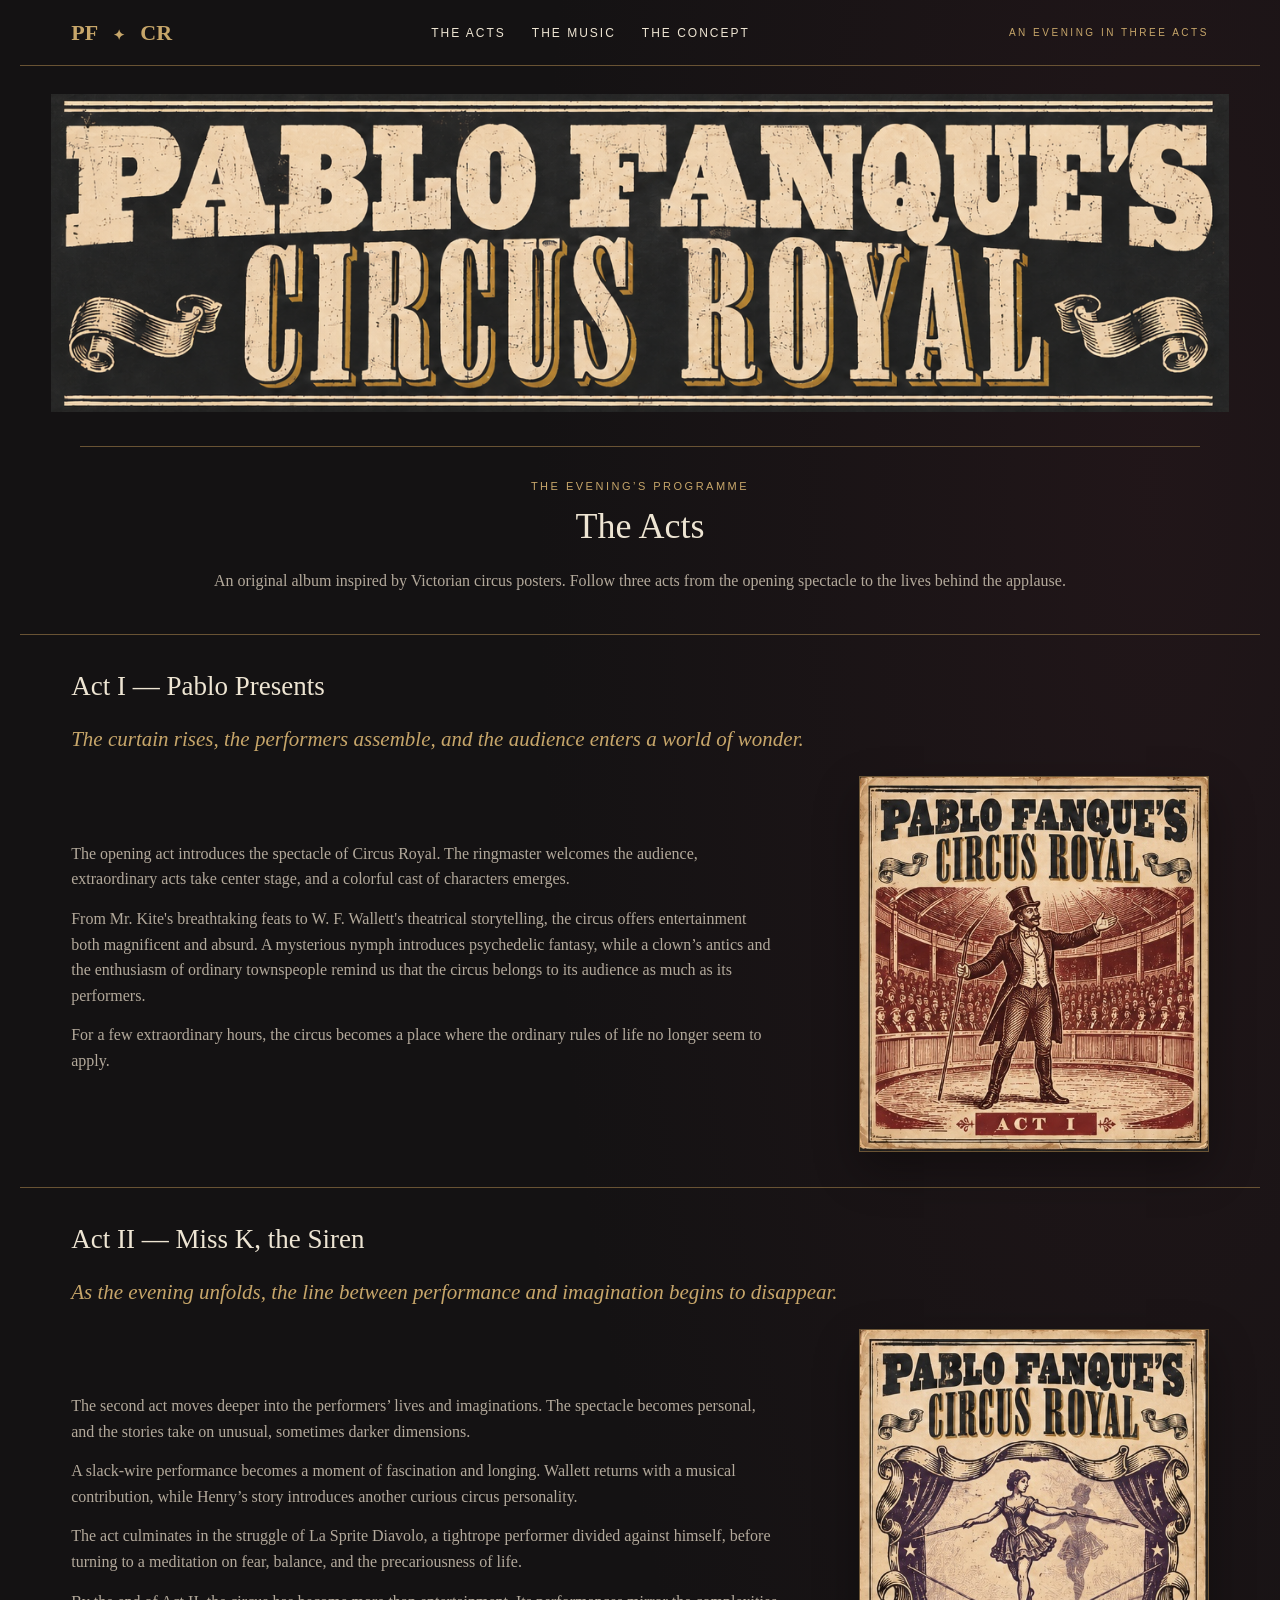
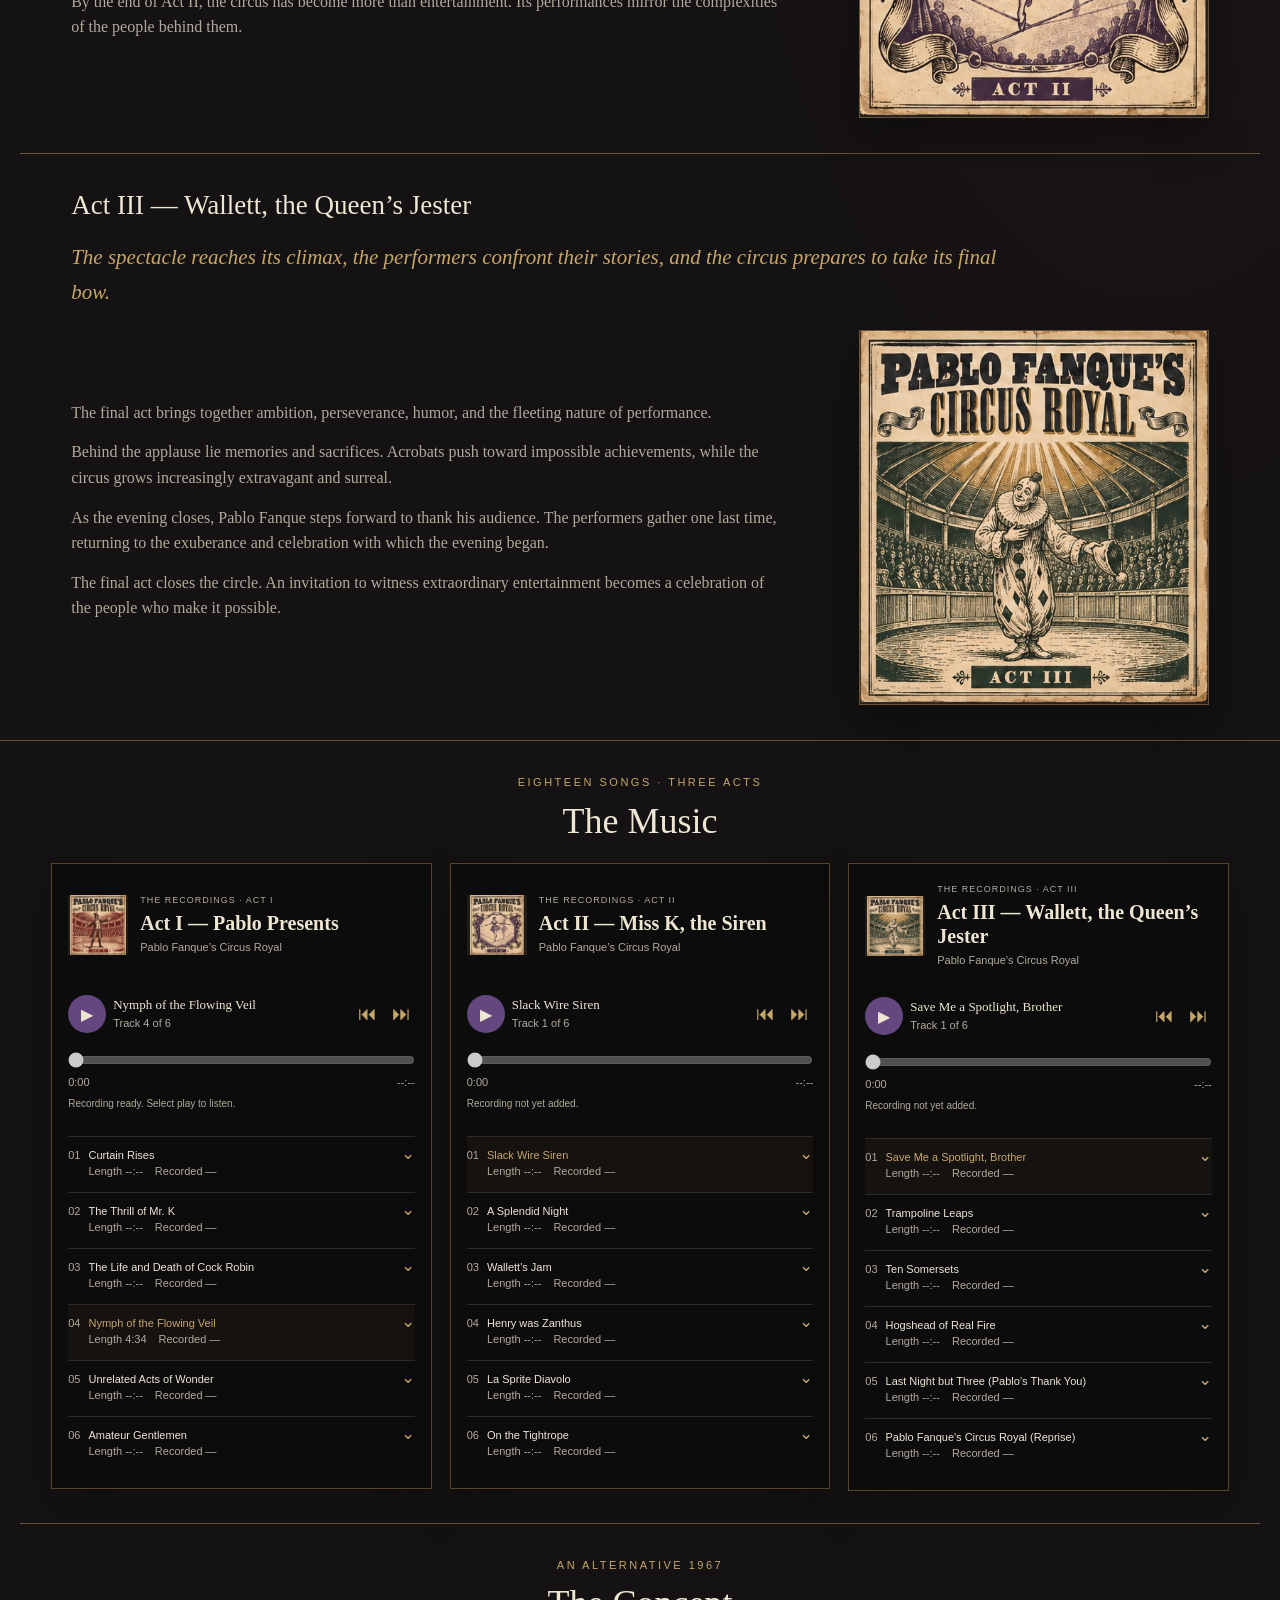
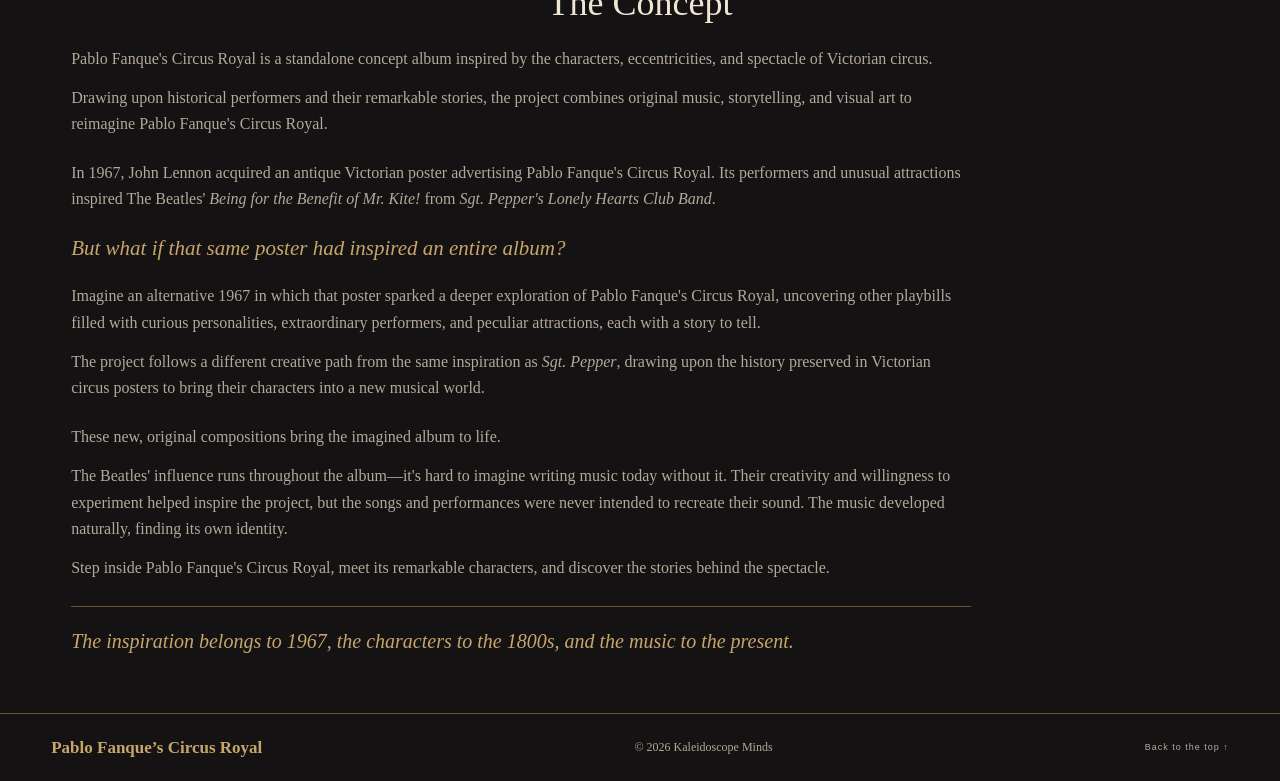
==== commit 7a931905: "Show track lengths and confirmed recording dates in players" ====
--- a/index.html
+++ b/index.html
@@ -1 +1 @@
-<!doctype html><html lang="en"><head><meta charset="utf-8"><meta name="viewport" content="width=device-width,initial-scale=1"><meta name="theme-color" content="#141213"><meta name="description" content="An extraordinary evening in three acts. Enter the world of Pablo Fanque's Circus Royal."><title>Pablo Fanque’s Circus Royal — An Evening in Three Acts</title><link rel="stylesheet" href="style.css?v=restore-banner-21"></head><body><a class="skip" href="#acts">Skip to The Acts</a><header><a class="wordmark" href="#">PF <span>✦</span> CR</a><nav aria-label="Main navigation"><a href="#acts">The Acts</a><a href="#music">The Music</a><a href="#concept">The Concept</a></nav><span class="edition">AN EVENING IN THREE ACTS</span></header><main><section class="hero brand-banner" aria-label="Pablo Fanque’s Circus Royal"><h1><img class="banner-logo" src="assets/banner-logo.png" width="1384" height="374" alt="Pablo Fanque’s Circus Royal"></h1></section><section class="introduction" id="acts"><p class="eyebrow">The evening’s programme</p><h2>The Acts</h2><p>An original album inspired by Victorian circus posters. Follow three acts from the opening spectacle to the lives behind the applause.</p></section><div id="act-stories"></div><section class="music-section" id="music" aria-labelledby="music-title"><p class="eyebrow">Eighteen songs · Three acts</p><h2 id="music-title">The Music</h2><div class="music-grid" id="music-players"></div></section><section class="concept-section" id="concept" aria-labelledby="concept-title"><p class="eyebrow">An alternative 1967</p><h2 id="concept-title">The Concept</h2><div class="concept-copy"><section aria-label="About the album"><p>Pablo Fanque's Circus Royal is a standalone concept album inspired by the characters, eccentricities, and spectacle of Victorian circus.</p><p>Drawing upon historical performers and their remarkable stories, the project combines original music, storytelling, and visual art to reimagine Pablo Fanque's Circus Royal.</p></section><section><p>In 1967, John Lennon acquired an antique Victorian poster advertising Pablo Fanque's Circus Royal. Its performers and unusual attractions inspired The Beatles' <em>Being for the Benefit of Mr. Kite!</em> from <em>Sgt. Pepper's Lonely Hearts Club Band</em>.</p><p class="concept-question">But what if that same poster had inspired an entire album?</p><p>Imagine an alternative 1967 in which that poster sparked a deeper exploration of Pablo Fanque's Circus Royal, uncovering other playbills filled with curious personalities, extraordinary performers, and peculiar attractions, each with a story to tell.</p><p>The project follows a different creative path from the same inspiration as <em>Sgt. Pepper</em>, drawing upon the history preserved in Victorian circus posters to bring their characters into a new musical world.</p></section><section><p>These new, original compositions bring the imagined album to life.</p><p>The Beatles' influence runs throughout the album—it's hard to imagine writing music today without it. Their creativity and willingness to experiment helped inspire the project, but the songs and performances were never intended to recreate their sound. The music developed naturally, finding its own identity.</p><p>Step inside Pablo Fanque's Circus Royal, meet its remarkable characters, and discover the stories behind the spectacle.</p></section><p class="concept-closing">The inspiration belongs to 1967, the characters to the 1800s, and the music to the present.</p></div></section></main><footer><a class="wordmark" href="#">Pablo Fanque’s Circus Royal</a><span class="copyright">© 2026 Kaleidoscope Minds</span><a href="#">Back to the top ↑</a></footer><script src="album.js?v=concise-18"></script><script src="player.js?v=art-links-20"></script></body></html>
+<!doctype html><html lang="en"><head><meta charset="utf-8"><meta name="viewport" content="width=device-width,initial-scale=1"><meta name="theme-color" content="#141213"><meta name="description" content="An extraordinary evening in three acts. Enter the world of Pablo Fanque's Circus Royal."><title>Pablo Fanque’s Circus Royal — An Evening in Three Acts</title><link rel="stylesheet" href="style.css?v=recording-details-22"></head><body><a class="skip" href="#acts">Skip to The Acts</a><header><a class="wordmark" href="#">PF <span>✦</span> CR</a><nav aria-label="Main navigation"><a href="#acts">The Acts</a><a href="#music">The Music</a><a href="#concept">The Concept</a></nav><span class="edition">AN EVENING IN THREE ACTS</span></header><main><section class="hero brand-banner" aria-label="Pablo Fanque’s Circus Royal"><h1><img class="banner-logo" src="assets/banner-logo.png" width="1384" height="374" alt="Pablo Fanque’s Circus Royal"></h1></section><section class="introduction" id="acts"><p class="eyebrow">The evening’s programme</p><h2>The Acts</h2><p>An original album inspired by Victorian circus posters. Follow three acts from the opening spectacle to the lives behind the applause.</p></section><div id="act-stories"></div><section class="music-section" id="music" aria-labelledby="music-title"><p class="eyebrow">Eighteen songs · Three acts</p><h2 id="music-title">The Music</h2><div class="music-grid" id="music-players"></div></section><section class="concept-section" id="concept" aria-labelledby="concept-title"><p class="eyebrow">An alternative 1967</p><h2 id="concept-title">The Concept</h2><div class="concept-copy"><section aria-label="About the album"><p>Pablo Fanque's Circus Royal is a standalone concept album inspired by the characters, eccentricities, and spectacle of Victorian circus.</p><p>Drawing upon historical performers and their remarkable stories, the project combines original music, storytelling, and visual art to reimagine Pablo Fanque's Circus Royal.</p></section><section><p>In 1967, John Lennon acquired an antique Victorian poster advertising Pablo Fanque's Circus Royal. Its performers and unusual attractions inspired The Beatles' <em>Being for the Benefit of Mr. Kite!</em> from <em>Sgt. Pepper's Lonely Hearts Club Band</em>.</p><p class="concept-question">But what if that same poster had inspired an entire album?</p><p>Imagine an alternative 1967 in which that poster sparked a deeper exploration of Pablo Fanque's Circus Royal, uncovering other playbills filled with curious personalities, extraordinary performers, and peculiar attractions, each with a story to tell.</p><p>The project follows a different creative path from the same inspiration as <em>Sgt. Pepper</em>, drawing upon the history preserved in Victorian circus posters to bring their characters into a new musical world.</p></section><section><p>These new, original compositions bring the imagined album to life.</p><p>The Beatles' influence runs throughout the album—it's hard to imagine writing music today without it. Their creativity and willingness to experiment helped inspire the project, but the songs and performances were never intended to recreate their sound. The music developed naturally, finding its own identity.</p><p>Step inside Pablo Fanque's Circus Royal, meet its remarkable characters, and discover the stories behind the spectacle.</p></section><p class="concept-closing">The inspiration belongs to 1967, the characters to the 1800s, and the music to the present.</p></div></section></main><footer><a class="wordmark" href="#">Pablo Fanque’s Circus Royal</a><span class="copyright">© 2026 Kaleidoscope Minds</span><a href="#">Back to the top ↑</a></footer><script src="album.js?v=recording-details-22"></script><script src="player.js?v=recording-details-22"></script></body></html>
--- a/style.css
+++ b/style.css
@@ -170,3 +170,10 @@
 .act-art-link:hover .act-heading-art{border-color:var(--gold)}
 .player[id]{scroll-margin-top:24px}
 @media(max-width:760px){.act-art-link{width:min(100%,300px);justify-self:center}}
+
+/* Recording details stay compact beneath each track name. */
+.track-copy{display:block;flex:1;min-width:0}
+.track-copy strong{display:block}
+.track-meta{display:flex;flex-wrap:wrap;gap:3px 12px;margin-top:4px;font:10px/1.5 Georgia,serif;color:var(--muted)}
+.track-meta>span{white-space:nowrap}
+.select-track>.track-copy{color:inherit}
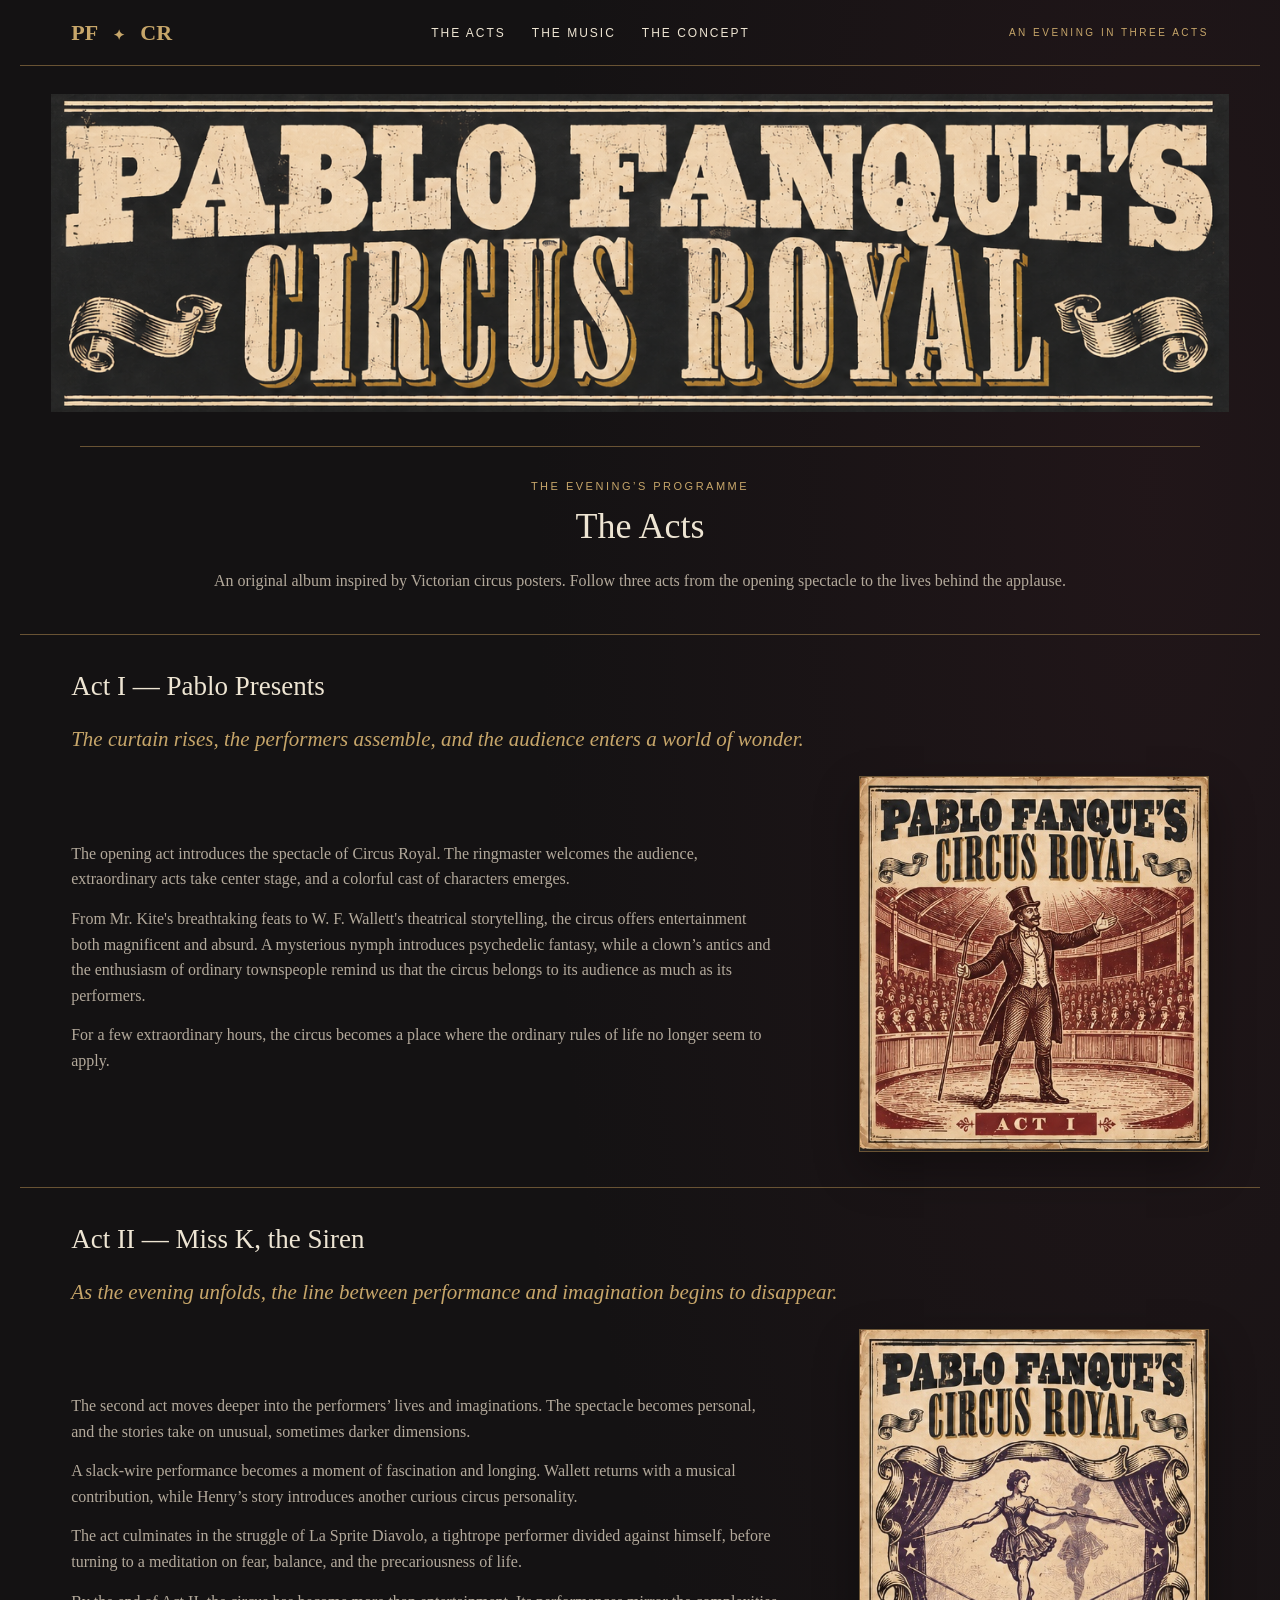
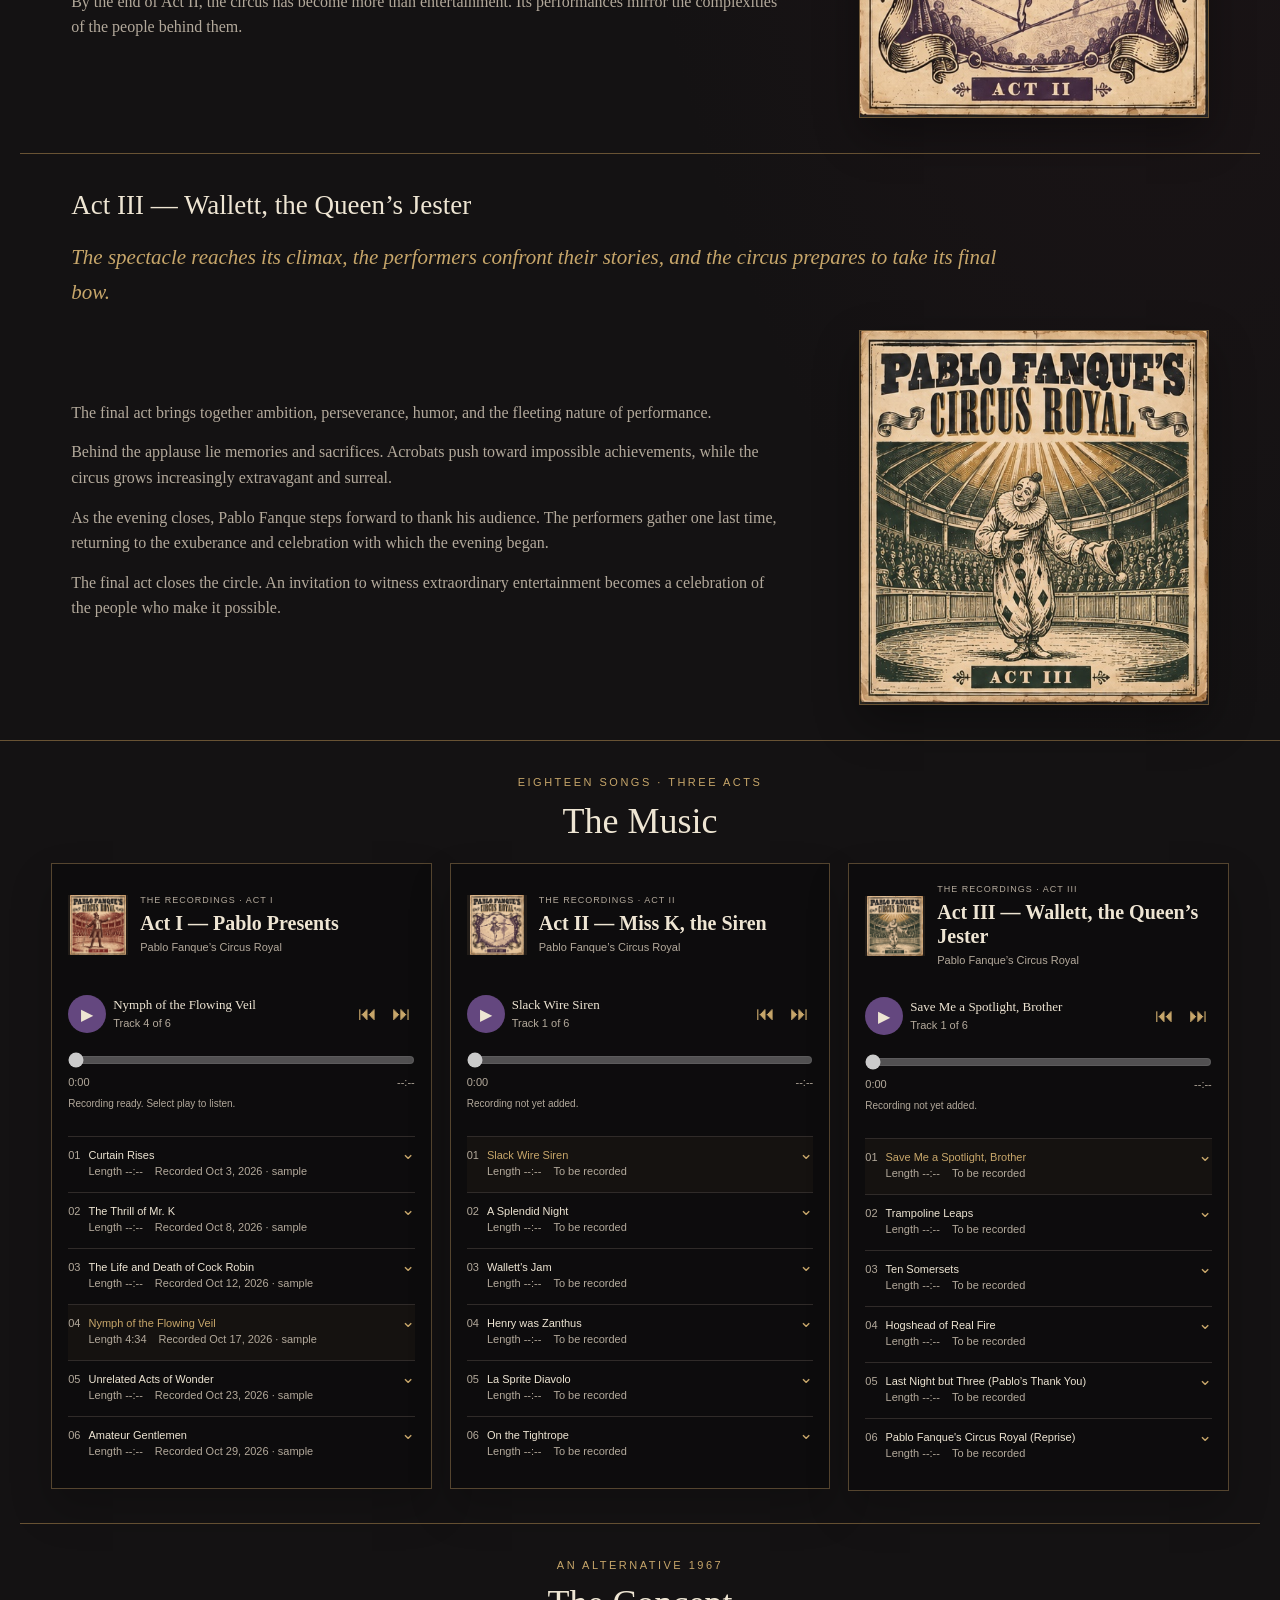
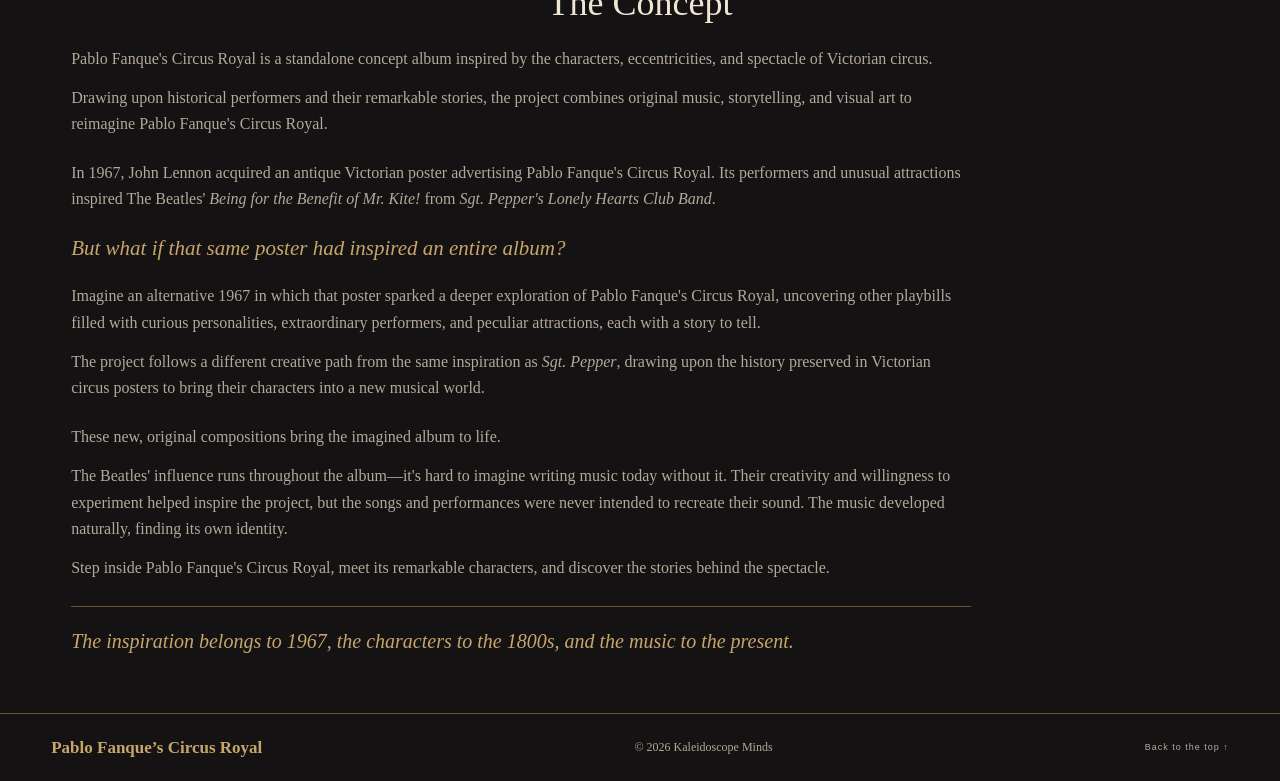
==== commit 486a88e7: "Add sample October dates for Act I and upcoming recording labels" ====
--- a/index.html
+++ b/index.html
@@ -1 +1 @@
-<!doctype html><html lang="en"><head><meta charset="utf-8"><meta name="viewport" content="width=device-width,initial-scale=1"><meta name="theme-color" content="#141213"><meta name="description" content="An extraordinary evening in three acts. Enter the world of Pablo Fanque's Circus Royal."><title>Pablo Fanque’s Circus Royal — An Evening in Three Acts</title><link rel="stylesheet" href="style.css?v=recording-details-22"></head><body><a class="skip" href="#acts">Skip to The Acts</a><header><a class="wordmark" href="#">PF <span>✦</span> CR</a><nav aria-label="Main navigation"><a href="#acts">The Acts</a><a href="#music">The Music</a><a href="#concept">The Concept</a></nav><span class="edition">AN EVENING IN THREE ACTS</span></header><main><section class="hero brand-banner" aria-label="Pablo Fanque’s Circus Royal"><h1><img class="banner-logo" src="assets/banner-logo.png" width="1384" height="374" alt="Pablo Fanque’s Circus Royal"></h1></section><section class="introduction" id="acts"><p class="eyebrow">The evening’s programme</p><h2>The Acts</h2><p>An original album inspired by Victorian circus posters. Follow three acts from the opening spectacle to the lives behind the applause.</p></section><div id="act-stories"></div><section class="music-section" id="music" aria-labelledby="music-title"><p class="eyebrow">Eighteen songs · Three acts</p><h2 id="music-title">The Music</h2><div class="music-grid" id="music-players"></div></section><section class="concept-section" id="concept" aria-labelledby="concept-title"><p class="eyebrow">An alternative 1967</p><h2 id="concept-title">The Concept</h2><div class="concept-copy"><section aria-label="About the album"><p>Pablo Fanque's Circus Royal is a standalone concept album inspired by the characters, eccentricities, and spectacle of Victorian circus.</p><p>Drawing upon historical performers and their remarkable stories, the project combines original music, storytelling, and visual art to reimagine Pablo Fanque's Circus Royal.</p></section><section><p>In 1967, John Lennon acquired an antique Victorian poster advertising Pablo Fanque's Circus Royal. Its performers and unusual attractions inspired The Beatles' <em>Being for the Benefit of Mr. Kite!</em> from <em>Sgt. Pepper's Lonely Hearts Club Band</em>.</p><p class="concept-question">But what if that same poster had inspired an entire album?</p><p>Imagine an alternative 1967 in which that poster sparked a deeper exploration of Pablo Fanque's Circus Royal, uncovering other playbills filled with curious personalities, extraordinary performers, and peculiar attractions, each with a story to tell.</p><p>The project follows a different creative path from the same inspiration as <em>Sgt. Pepper</em>, drawing upon the history preserved in Victorian circus posters to bring their characters into a new musical world.</p></section><section><p>These new, original compositions bring the imagined album to life.</p><p>The Beatles' influence runs throughout the album—it's hard to imagine writing music today without it. Their creativity and willingness to experiment helped inspire the project, but the songs and performances were never intended to recreate their sound. The music developed naturally, finding its own identity.</p><p>Step inside Pablo Fanque's Circus Royal, meet its remarkable characters, and discover the stories behind the spectacle.</p></section><p class="concept-closing">The inspiration belongs to 1967, the characters to the 1800s, and the music to the present.</p></div></section></main><footer><a class="wordmark" href="#">Pablo Fanque’s Circus Royal</a><span class="copyright">© 2026 Kaleidoscope Minds</span><a href="#">Back to the top ↑</a></footer><script src="album.js?v=recording-details-22"></script><script src="player.js?v=recording-details-22"></script></body></html>
+<!doctype html><html lang="en"><head><meta charset="utf-8"><meta name="viewport" content="width=device-width,initial-scale=1"><meta name="theme-color" content="#141213"><meta name="description" content="An extraordinary evening in three acts. Enter the world of Pablo Fanque's Circus Royal."><title>Pablo Fanque’s Circus Royal — An Evening in Three Acts</title><link rel="stylesheet" href="style.css?v=recording-details-23"></head><body><a class="skip" href="#acts">Skip to The Acts</a><header><a class="wordmark" href="#">PF <span>✦</span> CR</a><nav aria-label="Main navigation"><a href="#acts">The Acts</a><a href="#music">The Music</a><a href="#concept">The Concept</a></nav><span class="edition">AN EVENING IN THREE ACTS</span></header><main><section class="hero brand-banner" aria-label="Pablo Fanque’s Circus Royal"><h1><img class="banner-logo" src="assets/banner-logo.png" width="1384" height="374" alt="Pablo Fanque’s Circus Royal"></h1></section><section class="introduction" id="acts"><p class="eyebrow">The evening’s programme</p><h2>The Acts</h2><p>An original album inspired by Victorian circus posters. Follow three acts from the opening spectacle to the lives behind the applause.</p></section><div id="act-stories"></div><section class="music-section" id="music" aria-labelledby="music-title"><p class="eyebrow">Eighteen songs · Three acts</p><h2 id="music-title">The Music</h2><div class="music-grid" id="music-players"></div></section><section class="concept-section" id="concept" aria-labelledby="concept-title"><p class="eyebrow">An alternative 1967</p><h2 id="concept-title">The Concept</h2><div class="concept-copy"><section aria-label="About the album"><p>Pablo Fanque's Circus Royal is a standalone concept album inspired by the characters, eccentricities, and spectacle of Victorian circus.</p><p>Drawing upon historical performers and their remarkable stories, the project combines original music, storytelling, and visual art to reimagine Pablo Fanque's Circus Royal.</p></section><section><p>In 1967, John Lennon acquired an antique Victorian poster advertising Pablo Fanque's Circus Royal. Its performers and unusual attractions inspired The Beatles' <em>Being for the Benefit of Mr. Kite!</em> from <em>Sgt. Pepper's Lonely Hearts Club Band</em>.</p><p class="concept-question">But what if that same poster had inspired an entire album?</p><p>Imagine an alternative 1967 in which that poster sparked a deeper exploration of Pablo Fanque's Circus Royal, uncovering other playbills filled with curious personalities, extraordinary performers, and peculiar attractions, each with a story to tell.</p><p>The project follows a different creative path from the same inspiration as <em>Sgt. Pepper</em>, drawing upon the history preserved in Victorian circus posters to bring their characters into a new musical world.</p></section><section><p>These new, original compositions bring the imagined album to life.</p><p>The Beatles' influence runs throughout the album—it's hard to imagine writing music today without it. Their creativity and willingness to experiment helped inspire the project, but the songs and performances were never intended to recreate their sound. The music developed naturally, finding its own identity.</p><p>Step inside Pablo Fanque's Circus Royal, meet its remarkable characters, and discover the stories behind the spectacle.</p></section><p class="concept-closing">The inspiration belongs to 1967, the characters to the 1800s, and the music to the present.</p></div></section></main><footer><a class="wordmark" href="#">Pablo Fanque’s Circus Royal</a><span class="copyright">© 2026 Kaleidoscope Minds</span><a href="#">Back to the top ↑</a></footer><script src="album.js?v=recording-details-23"></script><script src="player.js?v=recording-details-23"></script></body></html>
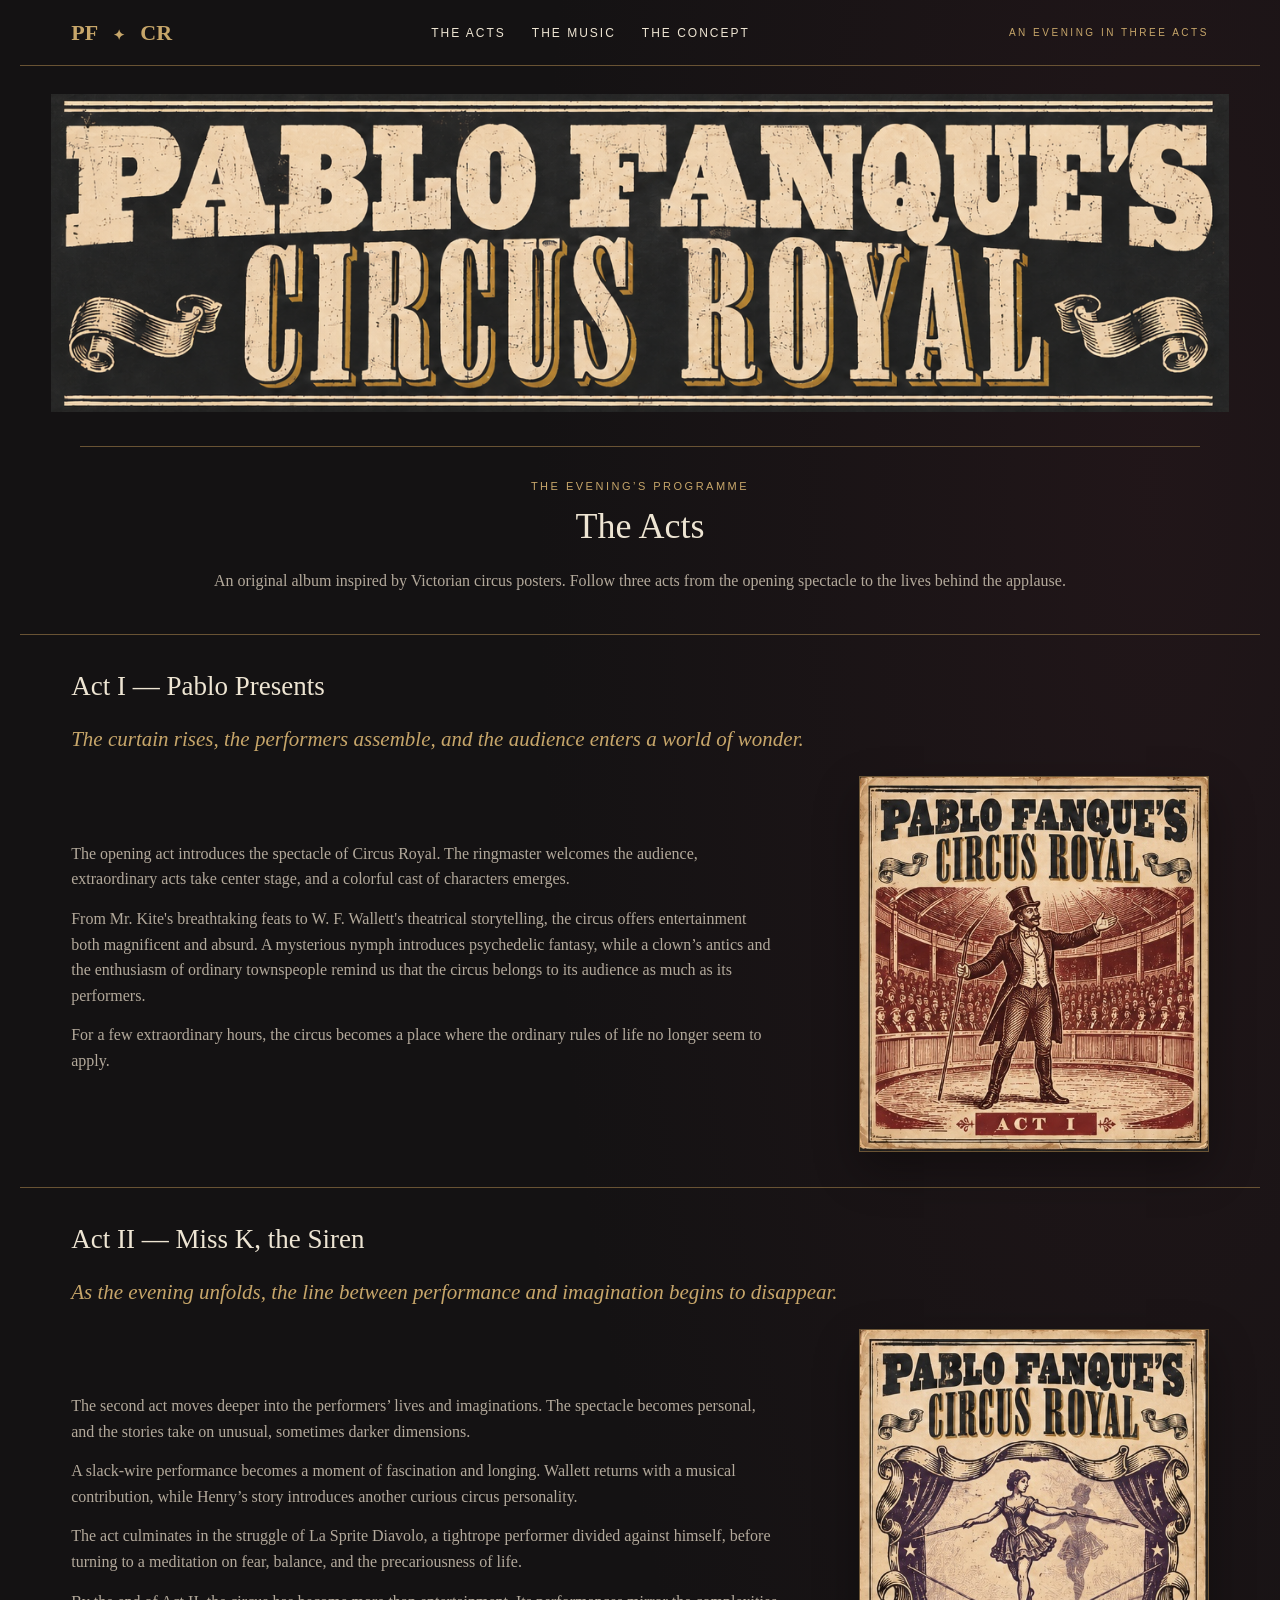
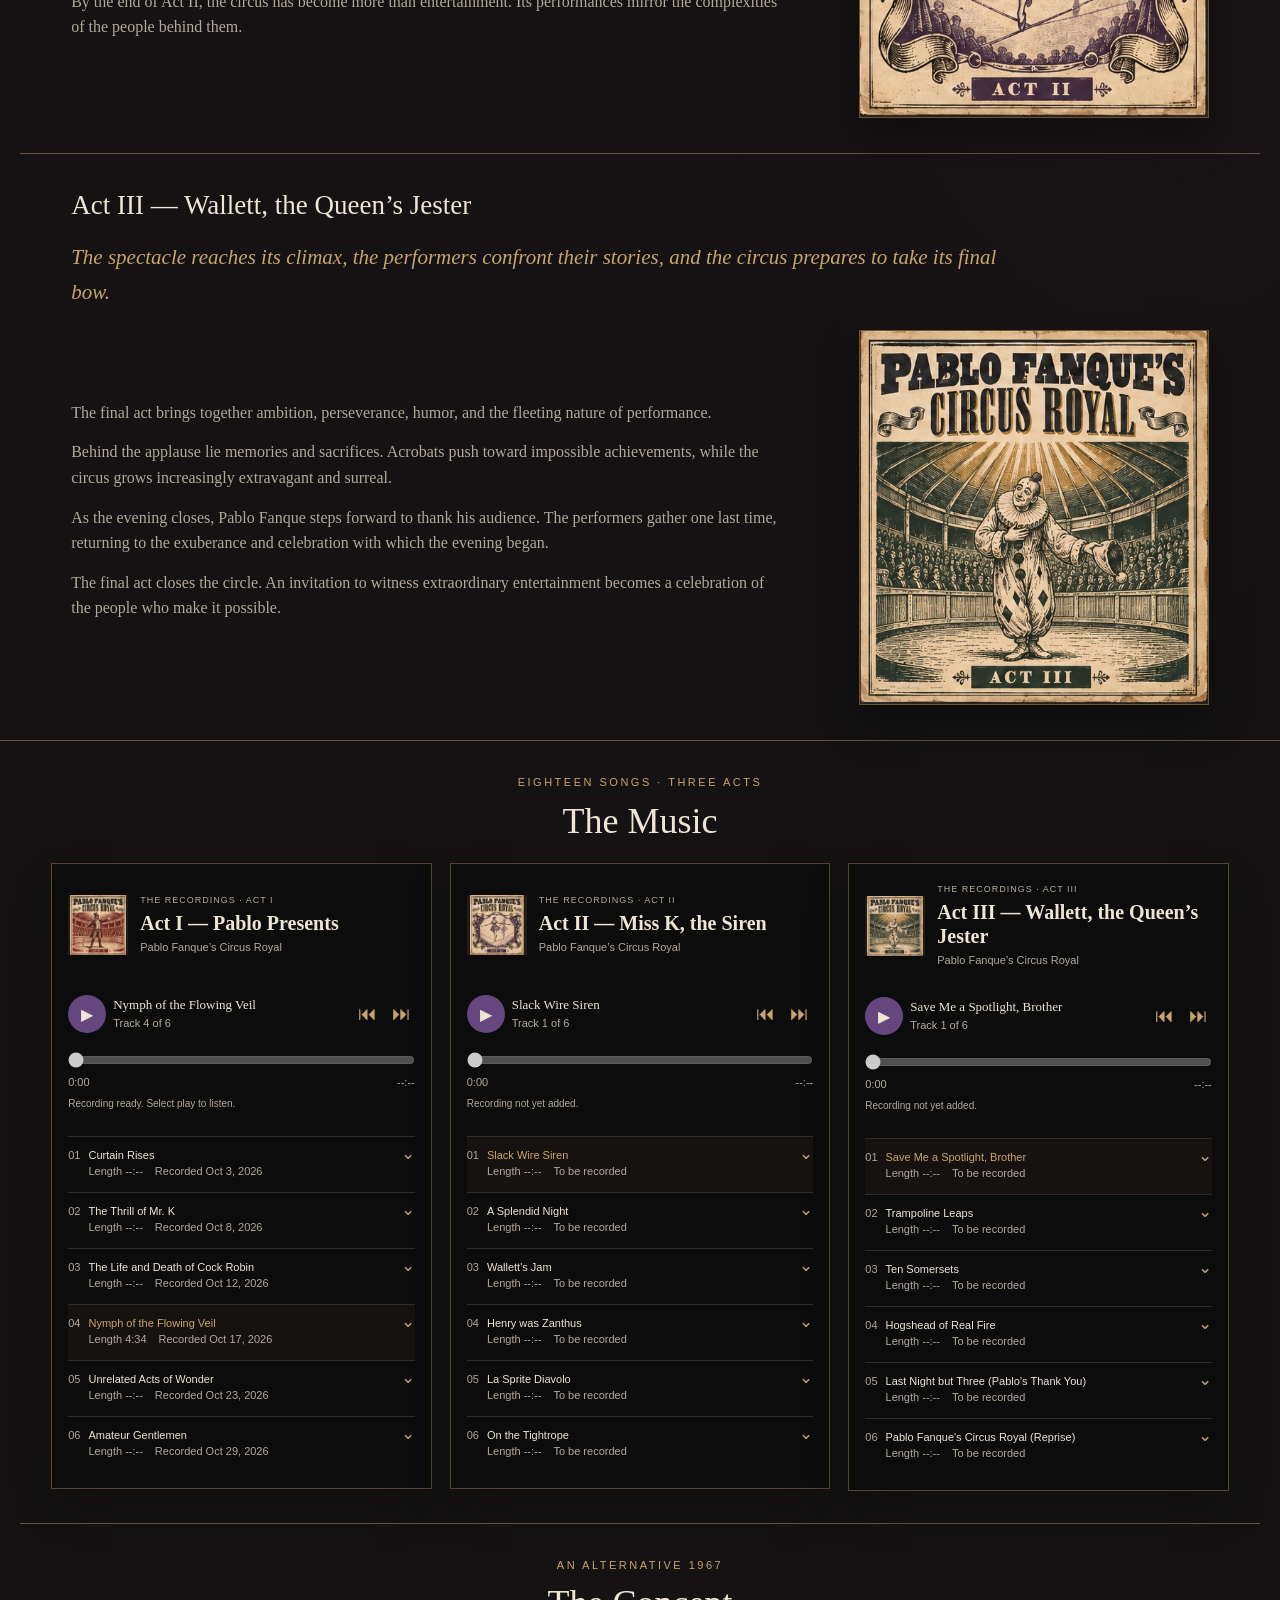
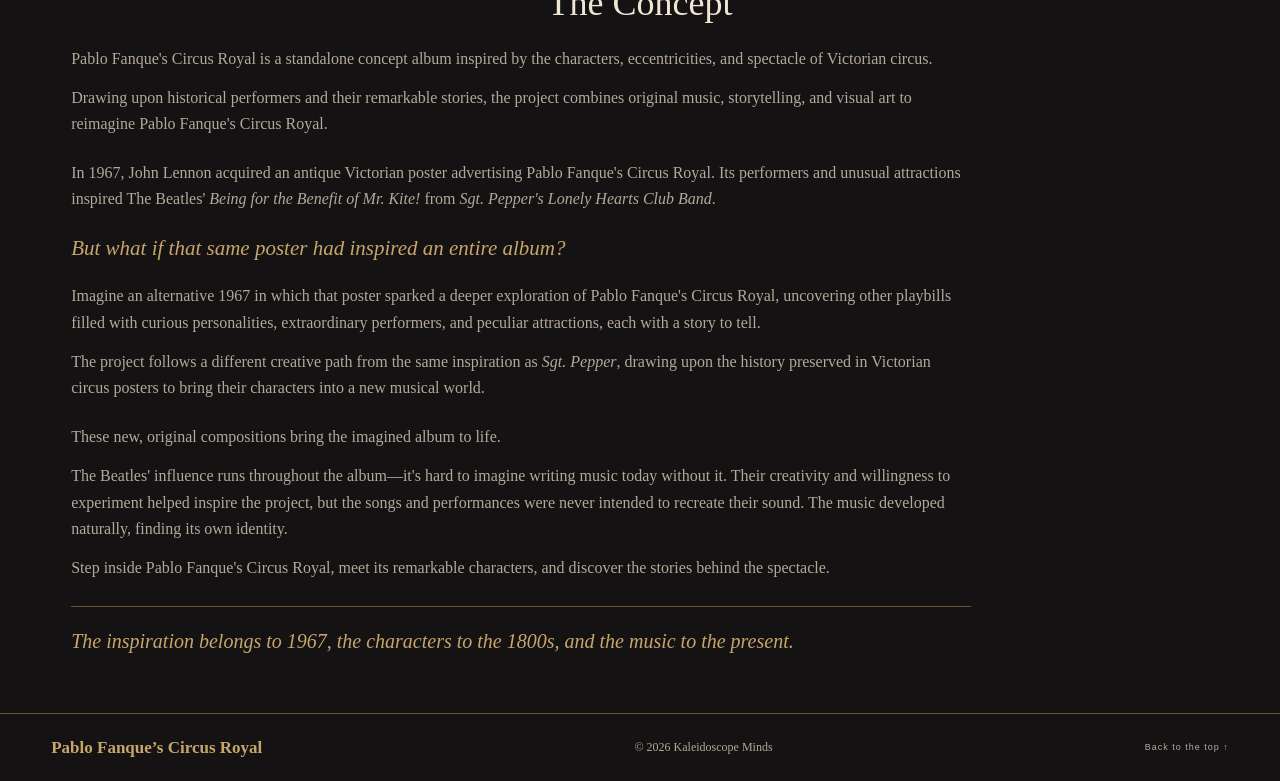
==== commit 6a30047b: "Remove sample text from recording date labels" ====
--- a/index.html
+++ b/index.html
@@ -1 +1 @@
-<!doctype html><html lang="en"><head><meta charset="utf-8"><meta name="viewport" content="width=device-width,initial-scale=1"><meta name="theme-color" content="#141213"><meta name="description" content="An extraordinary evening in three acts. Enter the world of Pablo Fanque's Circus Royal."><title>Pablo Fanque’s Circus Royal — An Evening in Three Acts</title><link rel="stylesheet" href="style.css?v=recording-details-23"></head><body><a class="skip" href="#acts">Skip to The Acts</a><header><a class="wordmark" href="#">PF <span>✦</span> CR</a><nav aria-label="Main navigation"><a href="#acts">The Acts</a><a href="#music">The Music</a><a href="#concept">The Concept</a></nav><span class="edition">AN EVENING IN THREE ACTS</span></header><main><section class="hero brand-banner" aria-label="Pablo Fanque’s Circus Royal"><h1><img class="banner-logo" src="assets/banner-logo.png" width="1384" height="374" alt="Pablo Fanque’s Circus Royal"></h1></section><section class="introduction" id="acts"><p class="eyebrow">The evening’s programme</p><h2>The Acts</h2><p>An original album inspired by Victorian circus posters. Follow three acts from the opening spectacle to the lives behind the applause.</p></section><div id="act-stories"></div><section class="music-section" id="music" aria-labelledby="music-title"><p class="eyebrow">Eighteen songs · Three acts</p><h2 id="music-title">The Music</h2><div class="music-grid" id="music-players"></div></section><section class="concept-section" id="concept" aria-labelledby="concept-title"><p class="eyebrow">An alternative 1967</p><h2 id="concept-title">The Concept</h2><div class="concept-copy"><section aria-label="About the album"><p>Pablo Fanque's Circus Royal is a standalone concept album inspired by the characters, eccentricities, and spectacle of Victorian circus.</p><p>Drawing upon historical performers and their remarkable stories, the project combines original music, storytelling, and visual art to reimagine Pablo Fanque's Circus Royal.</p></section><section><p>In 1967, John Lennon acquired an antique Victorian poster advertising Pablo Fanque's Circus Royal. Its performers and unusual attractions inspired The Beatles' <em>Being for the Benefit of Mr. Kite!</em> from <em>Sgt. Pepper's Lonely Hearts Club Band</em>.</p><p class="concept-question">But what if that same poster had inspired an entire album?</p><p>Imagine an alternative 1967 in which that poster sparked a deeper exploration of Pablo Fanque's Circus Royal, uncovering other playbills filled with curious personalities, extraordinary performers, and peculiar attractions, each with a story to tell.</p><p>The project follows a different creative path from the same inspiration as <em>Sgt. Pepper</em>, drawing upon the history preserved in Victorian circus posters to bring their characters into a new musical world.</p></section><section><p>These new, original compositions bring the imagined album to life.</p><p>The Beatles' influence runs throughout the album—it's hard to imagine writing music today without it. Their creativity and willingness to experiment helped inspire the project, but the songs and performances were never intended to recreate their sound. The music developed naturally, finding its own identity.</p><p>Step inside Pablo Fanque's Circus Royal, meet its remarkable characters, and discover the stories behind the spectacle.</p></section><p class="concept-closing">The inspiration belongs to 1967, the characters to the 1800s, and the music to the present.</p></div></section></main><footer><a class="wordmark" href="#">Pablo Fanque’s Circus Royal</a><span class="copyright">© 2026 Kaleidoscope Minds</span><a href="#">Back to the top ↑</a></footer><script src="album.js?v=recording-details-23"></script><script src="player.js?v=recording-details-23"></script></body></html>
+<!doctype html><html lang="en"><head><meta charset="utf-8"><meta name="viewport" content="width=device-width,initial-scale=1"><meta name="theme-color" content="#141213"><meta name="description" content="An extraordinary evening in three acts. Enter the world of Pablo Fanque's Circus Royal."><title>Pablo Fanque’s Circus Royal — An Evening in Three Acts</title><link rel="stylesheet" href="style.css?v=recording-details-23"></head><body><a class="skip" href="#acts">Skip to The Acts</a><header><a class="wordmark" href="#">PF <span>✦</span> CR</a><nav aria-label="Main navigation"><a href="#acts">The Acts</a><a href="#music">The Music</a><a href="#concept">The Concept</a></nav><span class="edition">AN EVENING IN THREE ACTS</span></header><main><section class="hero brand-banner" aria-label="Pablo Fanque’s Circus Royal"><h1><img class="banner-logo" src="assets/banner-logo.png" width="1384" height="374" alt="Pablo Fanque’s Circus Royal"></h1></section><section class="introduction" id="acts"><p class="eyebrow">The evening’s programme</p><h2>The Acts</h2><p>An original album inspired by Victorian circus posters. Follow three acts from the opening spectacle to the lives behind the applause.</p></section><div id="act-stories"></div><section class="music-section" id="music" aria-labelledby="music-title"><p class="eyebrow">Eighteen songs · Three acts</p><h2 id="music-title">The Music</h2><div class="music-grid" id="music-players"></div></section><section class="concept-section" id="concept" aria-labelledby="concept-title"><p class="eyebrow">An alternative 1967</p><h2 id="concept-title">The Concept</h2><div class="concept-copy"><section aria-label="About the album"><p>Pablo Fanque's Circus Royal is a standalone concept album inspired by the characters, eccentricities, and spectacle of Victorian circus.</p><p>Drawing upon historical performers and their remarkable stories, the project combines original music, storytelling, and visual art to reimagine Pablo Fanque's Circus Royal.</p></section><section><p>In 1967, John Lennon acquired an antique Victorian poster advertising Pablo Fanque's Circus Royal. Its performers and unusual attractions inspired The Beatles' <em>Being for the Benefit of Mr. Kite!</em> from <em>Sgt. Pepper's Lonely Hearts Club Band</em>.</p><p class="concept-question">But what if that same poster had inspired an entire album?</p><p>Imagine an alternative 1967 in which that poster sparked a deeper exploration of Pablo Fanque's Circus Royal, uncovering other playbills filled with curious personalities, extraordinary performers, and peculiar attractions, each with a story to tell.</p><p>The project follows a different creative path from the same inspiration as <em>Sgt. Pepper</em>, drawing upon the history preserved in Victorian circus posters to bring their characters into a new musical world.</p></section><section><p>These new, original compositions bring the imagined album to life.</p><p>The Beatles' influence runs throughout the album—it's hard to imagine writing music today without it. Their creativity and willingness to experiment helped inspire the project, but the songs and performances were never intended to recreate their sound. The music developed naturally, finding its own identity.</p><p>Step inside Pablo Fanque's Circus Royal, meet its remarkable characters, and discover the stories behind the spectacle.</p></section><p class="concept-closing">The inspiration belongs to 1967, the characters to the 1800s, and the music to the present.</p></div></section></main><footer><a class="wordmark" href="#">Pablo Fanque’s Circus Royal</a><span class="copyright">© 2026 Kaleidoscope Minds</span><a href="#">Back to the top ↑</a></footer><script src="album.js?v=recording-details-23"></script><script src="player.js?v=recording-details-24"></script></body></html>
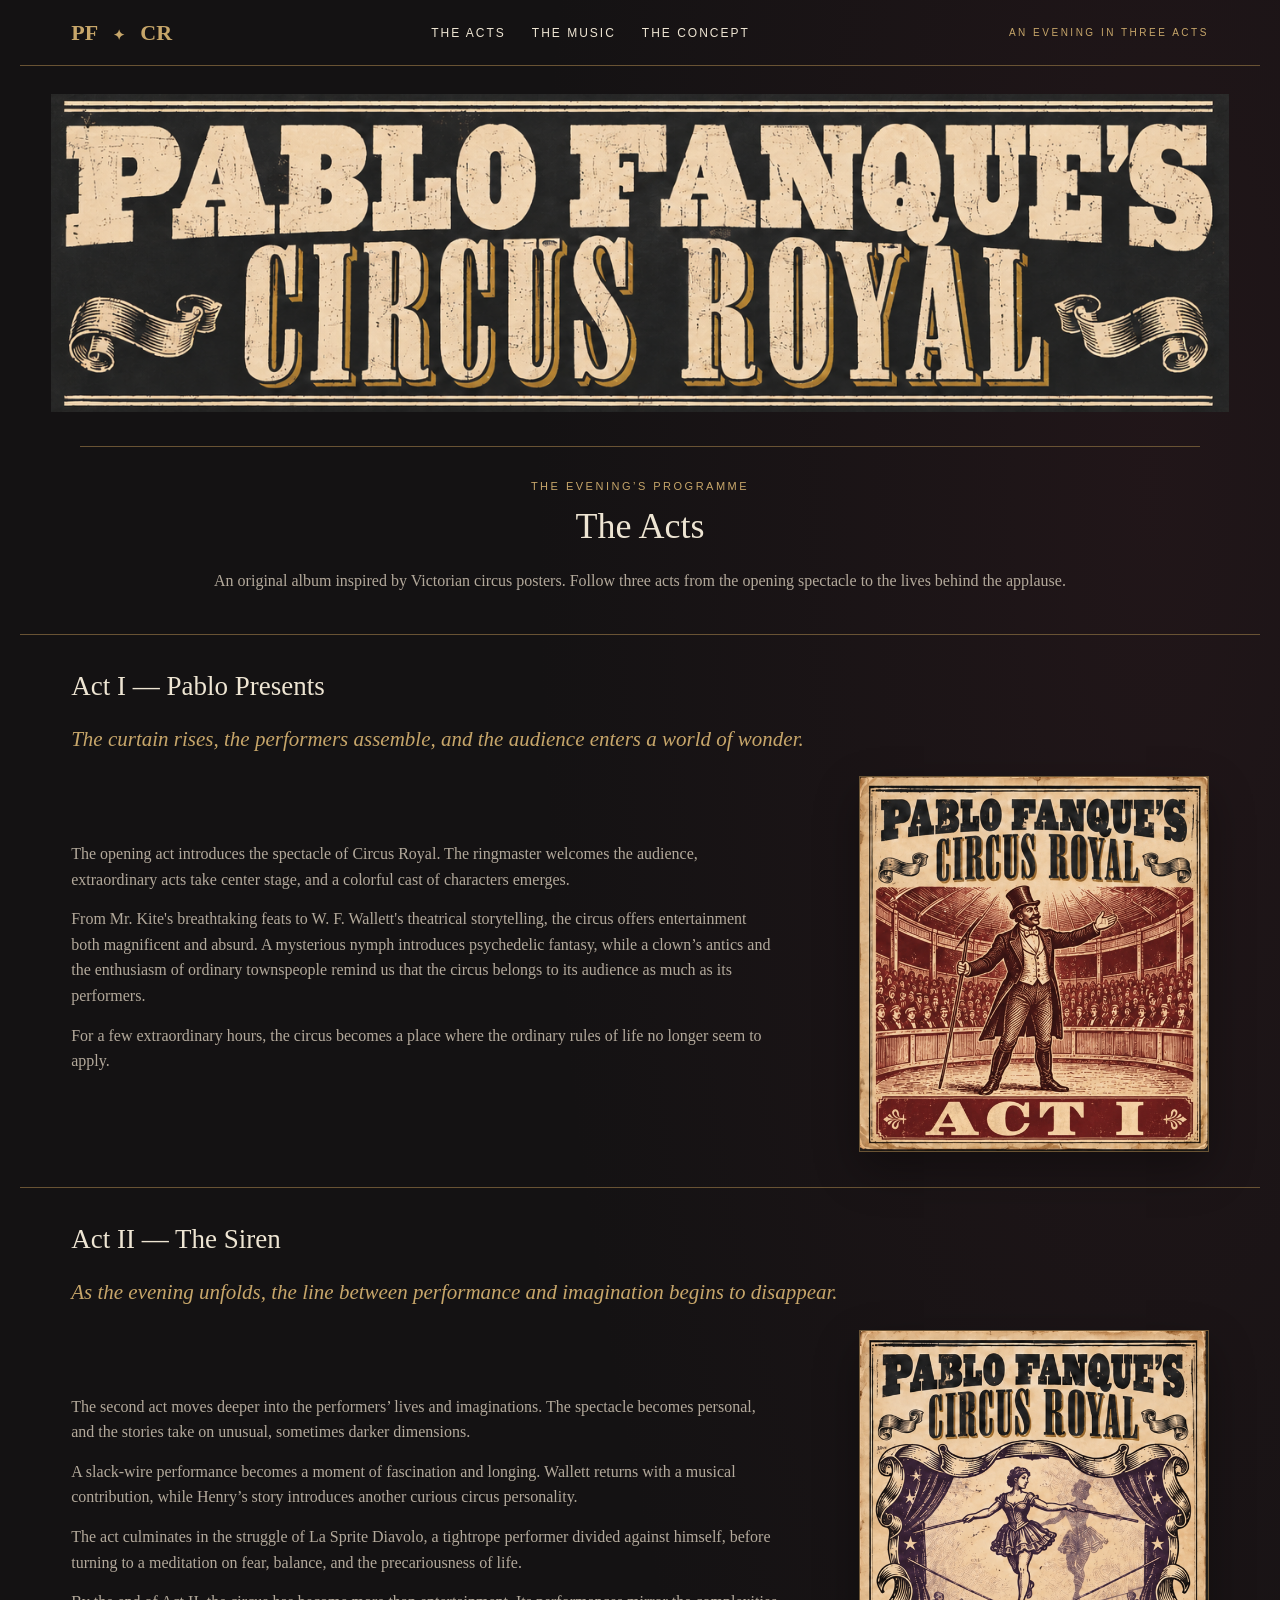
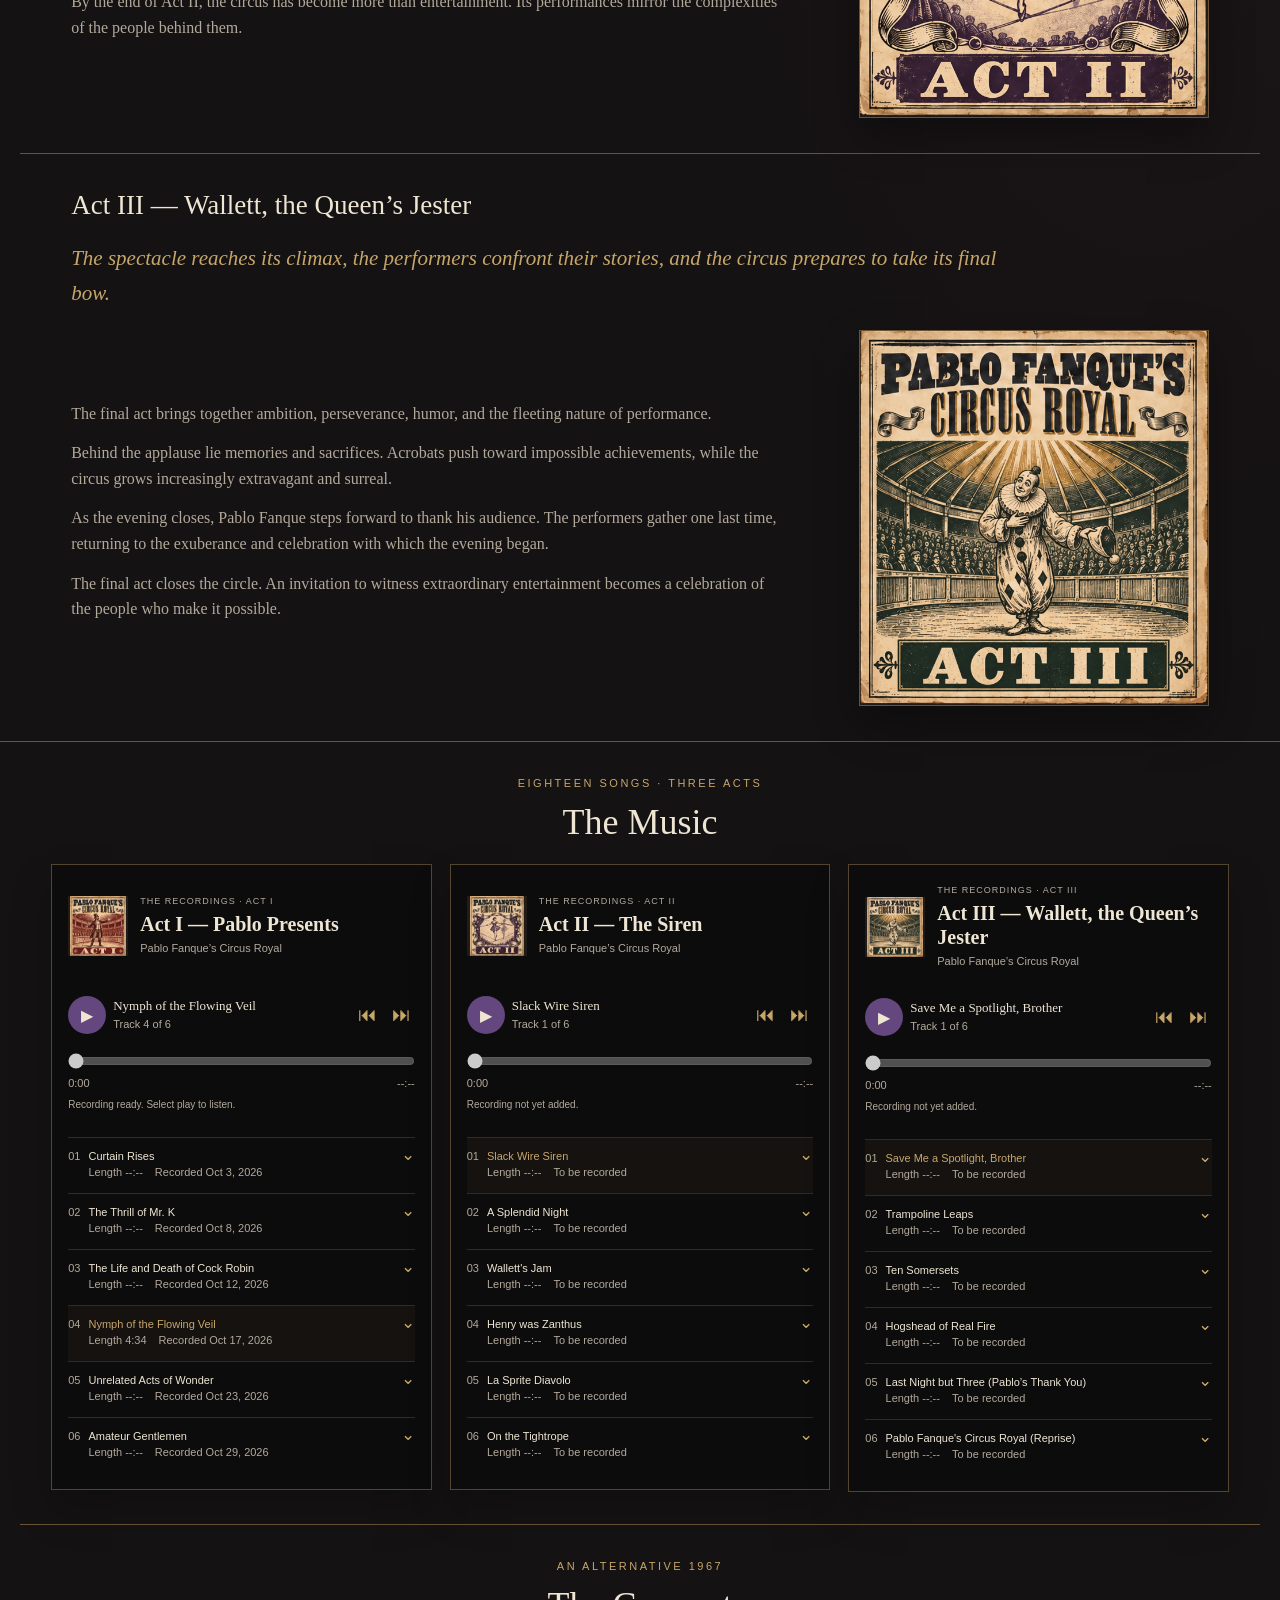
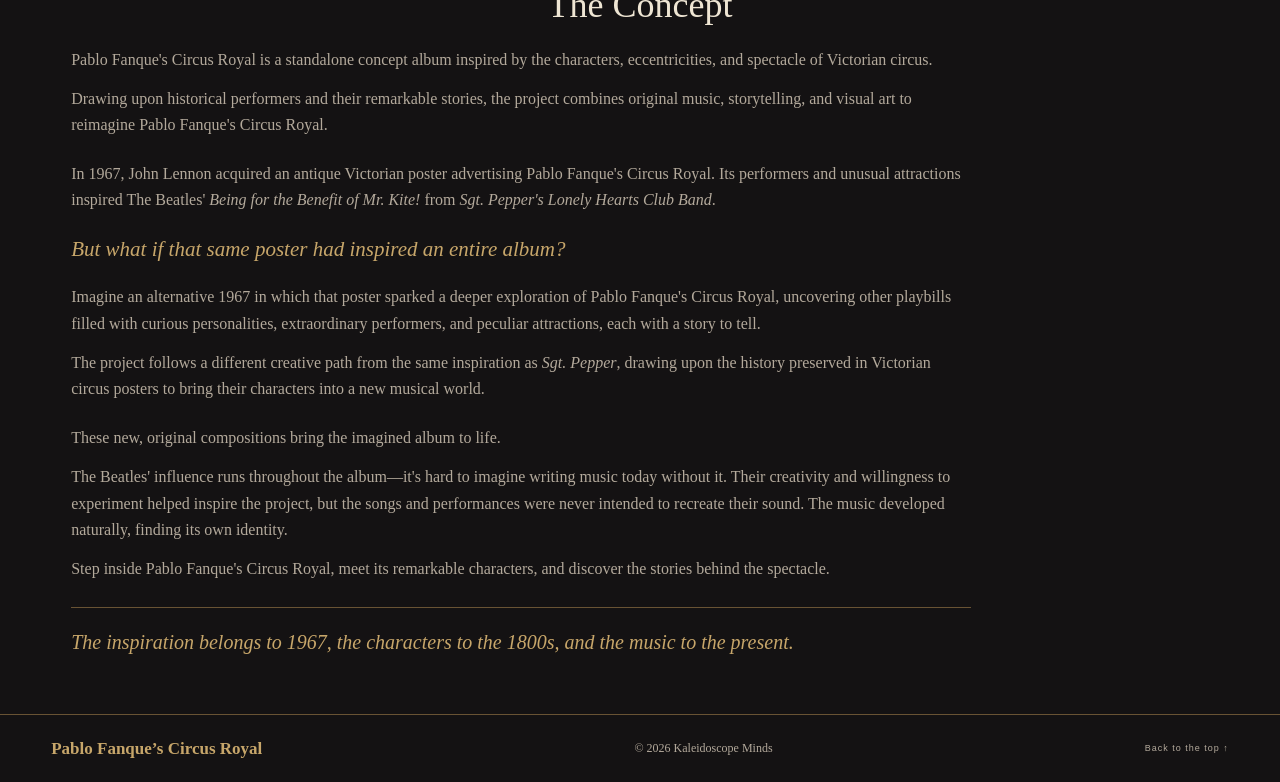
==== commit 41a3dc0d: "Enlarge cover act labels and rename Act II The Siren" ====
--- a/index.html
+++ b/index.html
@@ -1 +1 @@
-<!doctype html><html lang="en"><head><meta charset="utf-8"><meta name="viewport" content="width=device-width,initial-scale=1"><meta name="theme-color" content="#141213"><meta name="description" content="An extraordinary evening in three acts. Enter the world of Pablo Fanque's Circus Royal."><title>Pablo Fanque’s Circus Royal — An Evening in Three Acts</title><link rel="stylesheet" href="style.css?v=recording-details-23"></head><body><a class="skip" href="#acts">Skip to The Acts</a><header><a class="wordmark" href="#">PF <span>✦</span> CR</a><nav aria-label="Main navigation"><a href="#acts">The Acts</a><a href="#music">The Music</a><a href="#concept">The Concept</a></nav><span class="edition">AN EVENING IN THREE ACTS</span></header><main><section class="hero brand-banner" aria-label="Pablo Fanque’s Circus Royal"><h1><img class="banner-logo" src="assets/banner-logo.png" width="1384" height="374" alt="Pablo Fanque’s Circus Royal"></h1></section><section class="introduction" id="acts"><p class="eyebrow">The evening’s programme</p><h2>The Acts</h2><p>An original album inspired by Victorian circus posters. Follow three acts from the opening spectacle to the lives behind the applause.</p></section><div id="act-stories"></div><section class="music-section" id="music" aria-labelledby="music-title"><p class="eyebrow">Eighteen songs · Three acts</p><h2 id="music-title">The Music</h2><div class="music-grid" id="music-players"></div></section><section class="concept-section" id="concept" aria-labelledby="concept-title"><p class="eyebrow">An alternative 1967</p><h2 id="concept-title">The Concept</h2><div class="concept-copy"><section aria-label="About the album"><p>Pablo Fanque's Circus Royal is a standalone concept album inspired by the characters, eccentricities, and spectacle of Victorian circus.</p><p>Drawing upon historical performers and their remarkable stories, the project combines original music, storytelling, and visual art to reimagine Pablo Fanque's Circus Royal.</p></section><section><p>In 1967, John Lennon acquired an antique Victorian poster advertising Pablo Fanque's Circus Royal. Its performers and unusual attractions inspired The Beatles' <em>Being for the Benefit of Mr. Kite!</em> from <em>Sgt. Pepper's Lonely Hearts Club Band</em>.</p><p class="concept-question">But what if that same poster had inspired an entire album?</p><p>Imagine an alternative 1967 in which that poster sparked a deeper exploration of Pablo Fanque's Circus Royal, uncovering other playbills filled with curious personalities, extraordinary performers, and peculiar attractions, each with a story to tell.</p><p>The project follows a different creative path from the same inspiration as <em>Sgt. Pepper</em>, drawing upon the history preserved in Victorian circus posters to bring their characters into a new musical world.</p></section><section><p>These new, original compositions bring the imagined album to life.</p><p>The Beatles' influence runs throughout the album—it's hard to imagine writing music today without it. Their creativity and willingness to experiment helped inspire the project, but the songs and performances were never intended to recreate their sound. The music developed naturally, finding its own identity.</p><p>Step inside Pablo Fanque's Circus Royal, meet its remarkable characters, and discover the stories behind the spectacle.</p></section><p class="concept-closing">The inspiration belongs to 1967, the characters to the 1800s, and the music to the present.</p></div></section></main><footer><a class="wordmark" href="#">Pablo Fanque’s Circus Royal</a><span class="copyright">© 2026 Kaleidoscope Minds</span><a href="#">Back to the top ↑</a></footer><script src="album.js?v=recording-details-23"></script><script src="player.js?v=recording-details-24"></script></body></html>
+<!doctype html><html lang="en"><head><meta charset="utf-8"><meta name="viewport" content="width=device-width,initial-scale=1"><meta name="theme-color" content="#141213"><meta name="description" content="An extraordinary evening in three acts. Enter the world of Pablo Fanque's Circus Royal."><title>Pablo Fanque’s Circus Royal — An Evening in Three Acts</title><link rel="stylesheet" href="style.css?v=recording-details-23"></head><body><a class="skip" href="#acts">Skip to The Acts</a><header><a class="wordmark" href="#">PF <span>✦</span> CR</a><nav aria-label="Main navigation"><a href="#acts">The Acts</a><a href="#music">The Music</a><a href="#concept">The Concept</a></nav><span class="edition">AN EVENING IN THREE ACTS</span></header><main><section class="hero brand-banner" aria-label="Pablo Fanque’s Circus Royal"><h1><img class="banner-logo" src="assets/banner-logo.png" width="1384" height="374" alt="Pablo Fanque’s Circus Royal"></h1></section><section class="introduction" id="acts"><p class="eyebrow">The evening’s programme</p><h2>The Acts</h2><p>An original album inspired by Victorian circus posters. Follow three acts from the opening spectacle to the lives behind the applause.</p></section><div id="act-stories"></div><section class="music-section" id="music" aria-labelledby="music-title"><p class="eyebrow">Eighteen songs · Three acts</p><h2 id="music-title">The Music</h2><div class="music-grid" id="music-players"></div></section><section class="concept-section" id="concept" aria-labelledby="concept-title"><p class="eyebrow">An alternative 1967</p><h2 id="concept-title">The Concept</h2><div class="concept-copy"><section aria-label="About the album"><p>Pablo Fanque's Circus Royal is a standalone concept album inspired by the characters, eccentricities, and spectacle of Victorian circus.</p><p>Drawing upon historical performers and their remarkable stories, the project combines original music, storytelling, and visual art to reimagine Pablo Fanque's Circus Royal.</p></section><section><p>In 1967, John Lennon acquired an antique Victorian poster advertising Pablo Fanque's Circus Royal. Its performers and unusual attractions inspired The Beatles' <em>Being for the Benefit of Mr. Kite!</em> from <em>Sgt. Pepper's Lonely Hearts Club Band</em>.</p><p class="concept-question">But what if that same poster had inspired an entire album?</p><p>Imagine an alternative 1967 in which that poster sparked a deeper exploration of Pablo Fanque's Circus Royal, uncovering other playbills filled with curious personalities, extraordinary performers, and peculiar attractions, each with a story to tell.</p><p>The project follows a different creative path from the same inspiration as <em>Sgt. Pepper</em>, drawing upon the history preserved in Victorian circus posters to bring their characters into a new musical world.</p></section><section><p>These new, original compositions bring the imagined album to life.</p><p>The Beatles' influence runs throughout the album—it's hard to imagine writing music today without it. Their creativity and willingness to experiment helped inspire the project, but the songs and performances were never intended to recreate their sound. The music developed naturally, finding its own identity.</p><p>Step inside Pablo Fanque's Circus Royal, meet its remarkable characters, and discover the stories behind the spectacle.</p></section><p class="concept-closing">The inspiration belongs to 1967, the characters to the 1800s, and the music to the present.</p></div></section></main><footer><a class="wordmark" href="#">Pablo Fanque’s Circus Royal</a><span class="copyright">© 2026 Kaleidoscope Minds</span><a href="#">Back to the top ↑</a></footer><script src="album.js?v=large-acts-25"></script><script src="player.js?v=large-acts-25"></script></body></html>
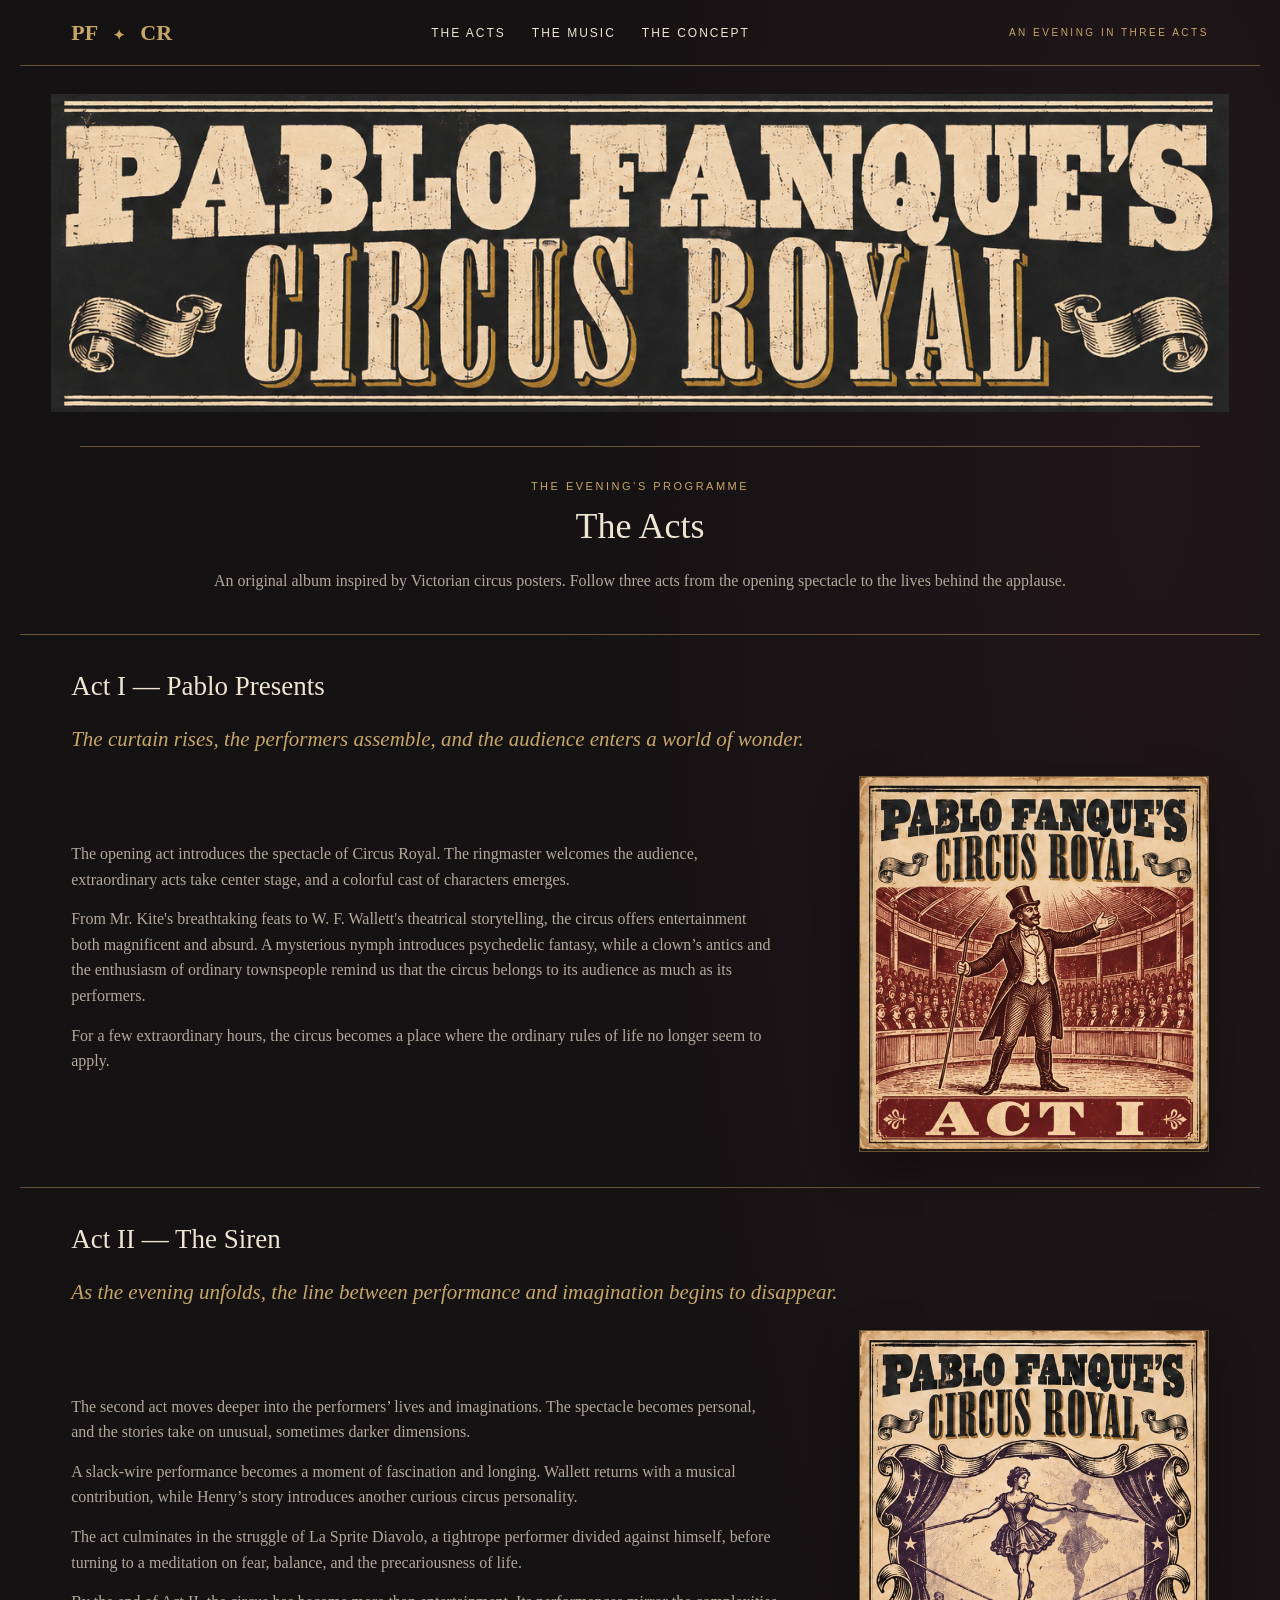
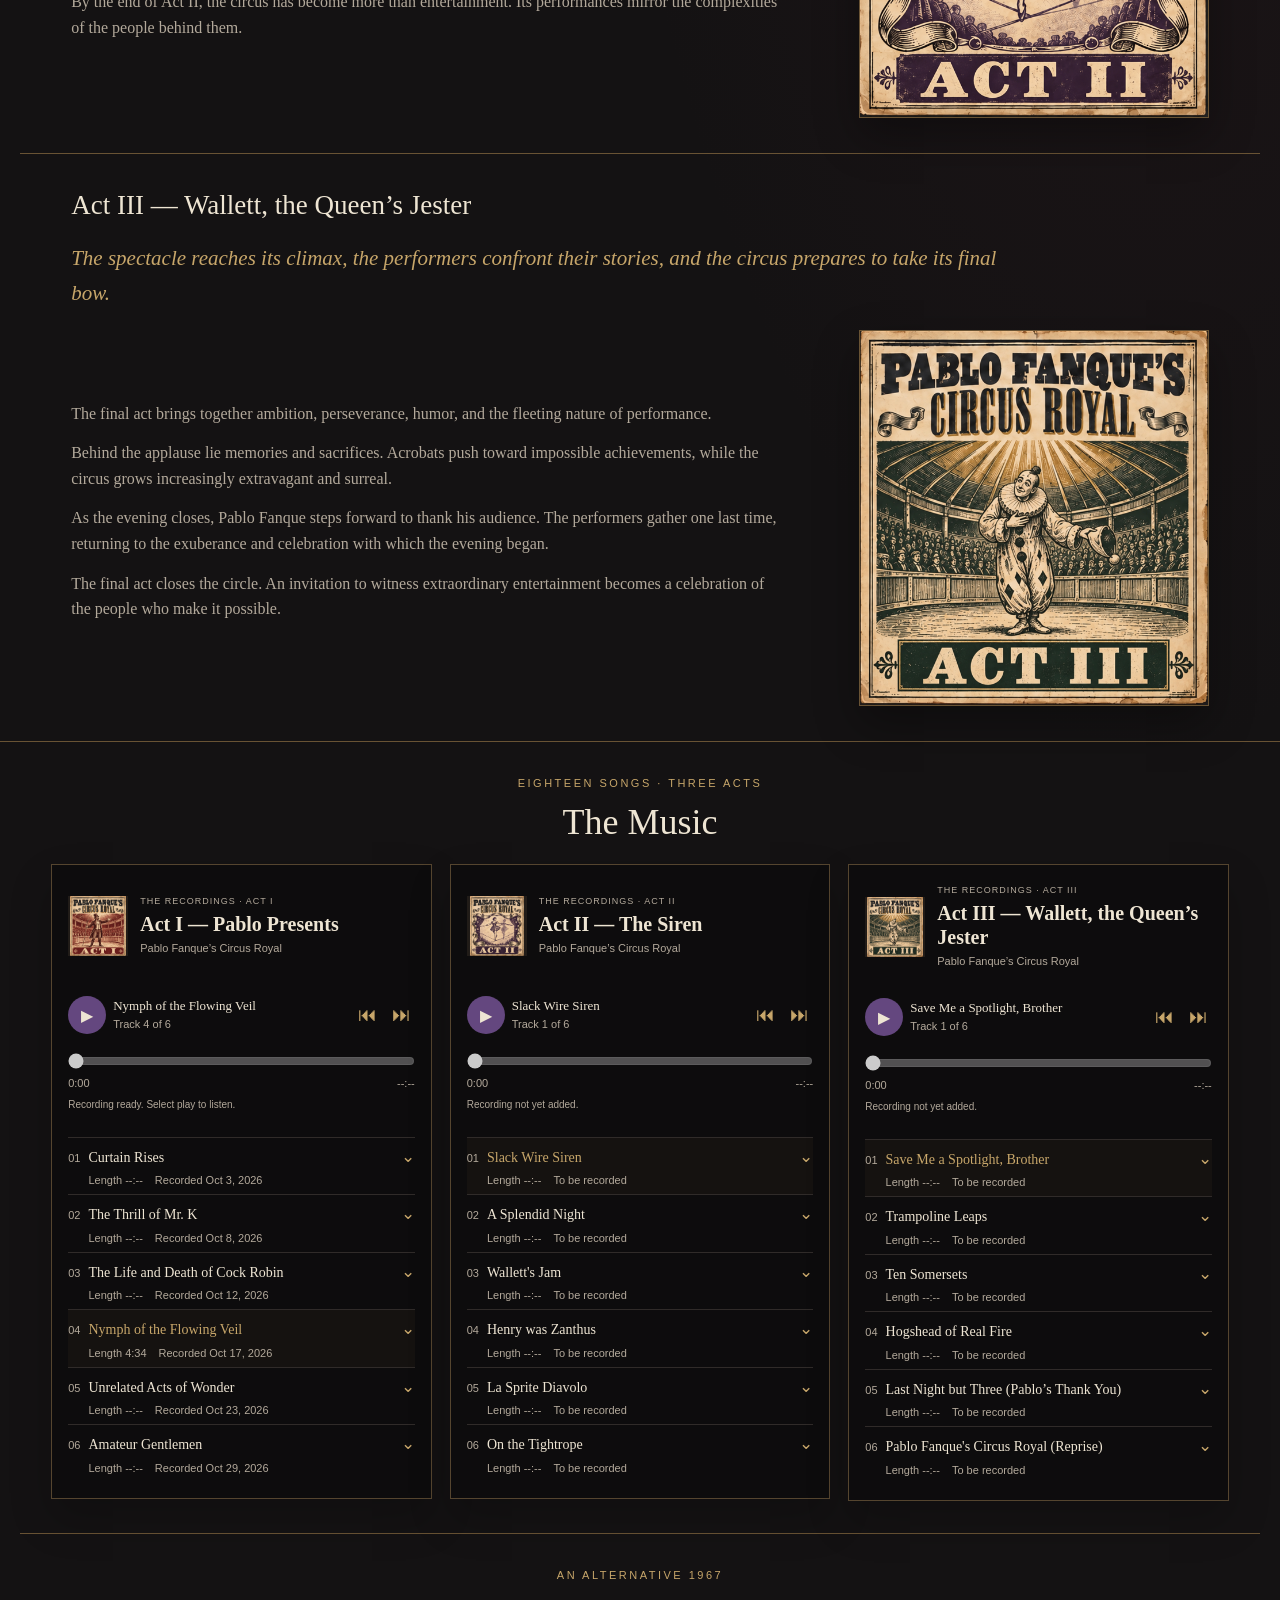
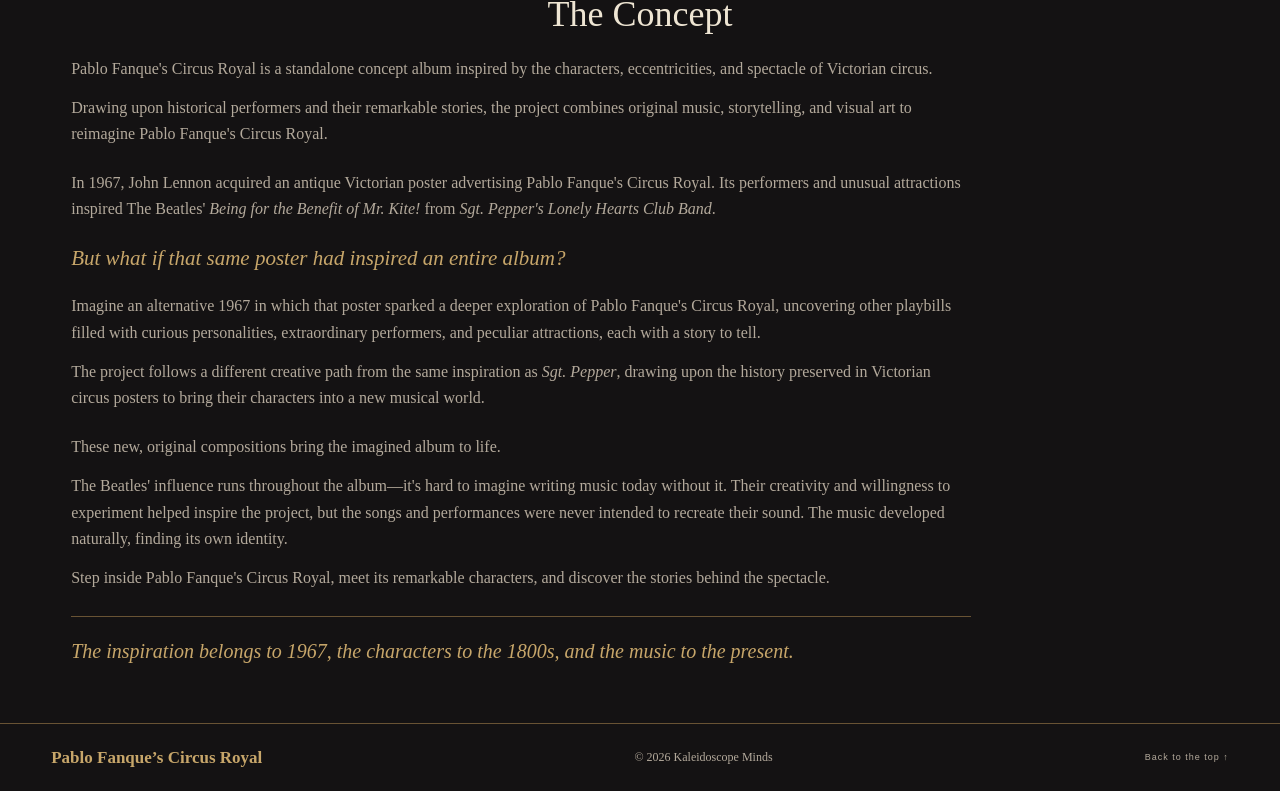
==== commit 24c212e4: "Unify track name, description, and lyric typography" ====
--- a/index.html
+++ b/index.html
@@ -1 +1 @@
-<!doctype html><html lang="en"><head><meta charset="utf-8"><meta name="viewport" content="width=device-width,initial-scale=1"><meta name="theme-color" content="#141213"><meta name="description" content="An extraordinary evening in three acts. Enter the world of Pablo Fanque's Circus Royal."><title>Pablo Fanque’s Circus Royal — An Evening in Three Acts</title><link rel="stylesheet" href="style.css?v=recording-details-23"></head><body><a class="skip" href="#acts">Skip to The Acts</a><header><a class="wordmark" href="#">PF <span>✦</span> CR</a><nav aria-label="Main navigation"><a href="#acts">The Acts</a><a href="#music">The Music</a><a href="#concept">The Concept</a></nav><span class="edition">AN EVENING IN THREE ACTS</span></header><main><section class="hero brand-banner" aria-label="Pablo Fanque’s Circus Royal"><h1><img class="banner-logo" src="assets/banner-logo.png" width="1384" height="374" alt="Pablo Fanque’s Circus Royal"></h1></section><section class="introduction" id="acts"><p class="eyebrow">The evening’s programme</p><h2>The Acts</h2><p>An original album inspired by Victorian circus posters. Follow three acts from the opening spectacle to the lives behind the applause.</p></section><div id="act-stories"></div><section class="music-section" id="music" aria-labelledby="music-title"><p class="eyebrow">Eighteen songs · Three acts</p><h2 id="music-title">The Music</h2><div class="music-grid" id="music-players"></div></section><section class="concept-section" id="concept" aria-labelledby="concept-title"><p class="eyebrow">An alternative 1967</p><h2 id="concept-title">The Concept</h2><div class="concept-copy"><section aria-label="About the album"><p>Pablo Fanque's Circus Royal is a standalone concept album inspired by the characters, eccentricities, and spectacle of Victorian circus.</p><p>Drawing upon historical performers and their remarkable stories, the project combines original music, storytelling, and visual art to reimagine Pablo Fanque's Circus Royal.</p></section><section><p>In 1967, John Lennon acquired an antique Victorian poster advertising Pablo Fanque's Circus Royal. Its performers and unusual attractions inspired The Beatles' <em>Being for the Benefit of Mr. Kite!</em> from <em>Sgt. Pepper's Lonely Hearts Club Band</em>.</p><p class="concept-question">But what if that same poster had inspired an entire album?</p><p>Imagine an alternative 1967 in which that poster sparked a deeper exploration of Pablo Fanque's Circus Royal, uncovering other playbills filled with curious personalities, extraordinary performers, and peculiar attractions, each with a story to tell.</p><p>The project follows a different creative path from the same inspiration as <em>Sgt. Pepper</em>, drawing upon the history preserved in Victorian circus posters to bring their characters into a new musical world.</p></section><section><p>These new, original compositions bring the imagined album to life.</p><p>The Beatles' influence runs throughout the album—it's hard to imagine writing music today without it. Their creativity and willingness to experiment helped inspire the project, but the songs and performances were never intended to recreate their sound. The music developed naturally, finding its own identity.</p><p>Step inside Pablo Fanque's Circus Royal, meet its remarkable characters, and discover the stories behind the spectacle.</p></section><p class="concept-closing">The inspiration belongs to 1967, the characters to the 1800s, and the music to the present.</p></div></section></main><footer><a class="wordmark" href="#">Pablo Fanque’s Circus Royal</a><span class="copyright">© 2026 Kaleidoscope Minds</span><a href="#">Back to the top ↑</a></footer><script src="album.js?v=large-acts-25"></script><script src="player.js?v=large-acts-25"></script></body></html>
+<!doctype html><html lang="en"><head><meta charset="utf-8"><meta name="viewport" content="width=device-width,initial-scale=1"><meta name="theme-color" content="#141213"><meta name="description" content="An extraordinary evening in three acts. Enter the world of Pablo Fanque's Circus Royal."><title>Pablo Fanque’s Circus Royal — An Evening in Three Acts</title><link rel="stylesheet" href="style.css?v=player-type-26"></head><body><a class="skip" href="#acts">Skip to The Acts</a><header><a class="wordmark" href="#">PF <span>✦</span> CR</a><nav aria-label="Main navigation"><a href="#acts">The Acts</a><a href="#music">The Music</a><a href="#concept">The Concept</a></nav><span class="edition">AN EVENING IN THREE ACTS</span></header><main><section class="hero brand-banner" aria-label="Pablo Fanque’s Circus Royal"><h1><img class="banner-logo" src="assets/banner-logo.png" width="1384" height="374" alt="Pablo Fanque’s Circus Royal"></h1></section><section class="introduction" id="acts"><p class="eyebrow">The evening’s programme</p><h2>The Acts</h2><p>An original album inspired by Victorian circus posters. Follow three acts from the opening spectacle to the lives behind the applause.</p></section><div id="act-stories"></div><section class="music-section" id="music" aria-labelledby="music-title"><p class="eyebrow">Eighteen songs · Three acts</p><h2 id="music-title">The Music</h2><div class="music-grid" id="music-players"></div></section><section class="concept-section" id="concept" aria-labelledby="concept-title"><p class="eyebrow">An alternative 1967</p><h2 id="concept-title">The Concept</h2><div class="concept-copy"><section aria-label="About the album"><p>Pablo Fanque's Circus Royal is a standalone concept album inspired by the characters, eccentricities, and spectacle of Victorian circus.</p><p>Drawing upon historical performers and their remarkable stories, the project combines original music, storytelling, and visual art to reimagine Pablo Fanque's Circus Royal.</p></section><section><p>In 1967, John Lennon acquired an antique Victorian poster advertising Pablo Fanque's Circus Royal. Its performers and unusual attractions inspired The Beatles' <em>Being for the Benefit of Mr. Kite!</em> from <em>Sgt. Pepper's Lonely Hearts Club Band</em>.</p><p class="concept-question">But what if that same poster had inspired an entire album?</p><p>Imagine an alternative 1967 in which that poster sparked a deeper exploration of Pablo Fanque's Circus Royal, uncovering other playbills filled with curious personalities, extraordinary performers, and peculiar attractions, each with a story to tell.</p><p>The project follows a different creative path from the same inspiration as <em>Sgt. Pepper</em>, drawing upon the history preserved in Victorian circus posters to bring their characters into a new musical world.</p></section><section><p>These new, original compositions bring the imagined album to life.</p><p>The Beatles' influence runs throughout the album—it's hard to imagine writing music today without it. Their creativity and willingness to experiment helped inspire the project, but the songs and performances were never intended to recreate their sound. The music developed naturally, finding its own identity.</p><p>Step inside Pablo Fanque's Circus Royal, meet its remarkable characters, and discover the stories behind the spectacle.</p></section><p class="concept-closing">The inspiration belongs to 1967, the characters to the 1800s, and the music to the present.</p></div></section></main><footer><a class="wordmark" href="#">Pablo Fanque’s Circus Royal</a><span class="copyright">© 2026 Kaleidoscope Minds</span><a href="#">Back to the top ↑</a></footer><script src="album.js?v=large-acts-25"></script><script src="player.js?v=large-acts-25"></script></body></html>
--- a/style.css
+++ b/style.css
@@ -177,3 +177,8 @@
 .track-meta{display:flex;flex-wrap:wrap;gap:3px 12px;margin-top:4px;font:10px/1.5 Georgia,serif;color:var(--muted)}
 .track-meta>span{white-space:nowrap}
 .select-track>.track-copy{color:inherit}
+
+/* One reading style for track titles, descriptions, and lyrics. */
+.music-grid .track-copy strong,
+.music-grid .song-description p,
+.music-grid .lyric-stanza p{font-family:Georgia,serif;font-size:14px;font-weight:400;font-style:normal;line-height:1.75}
